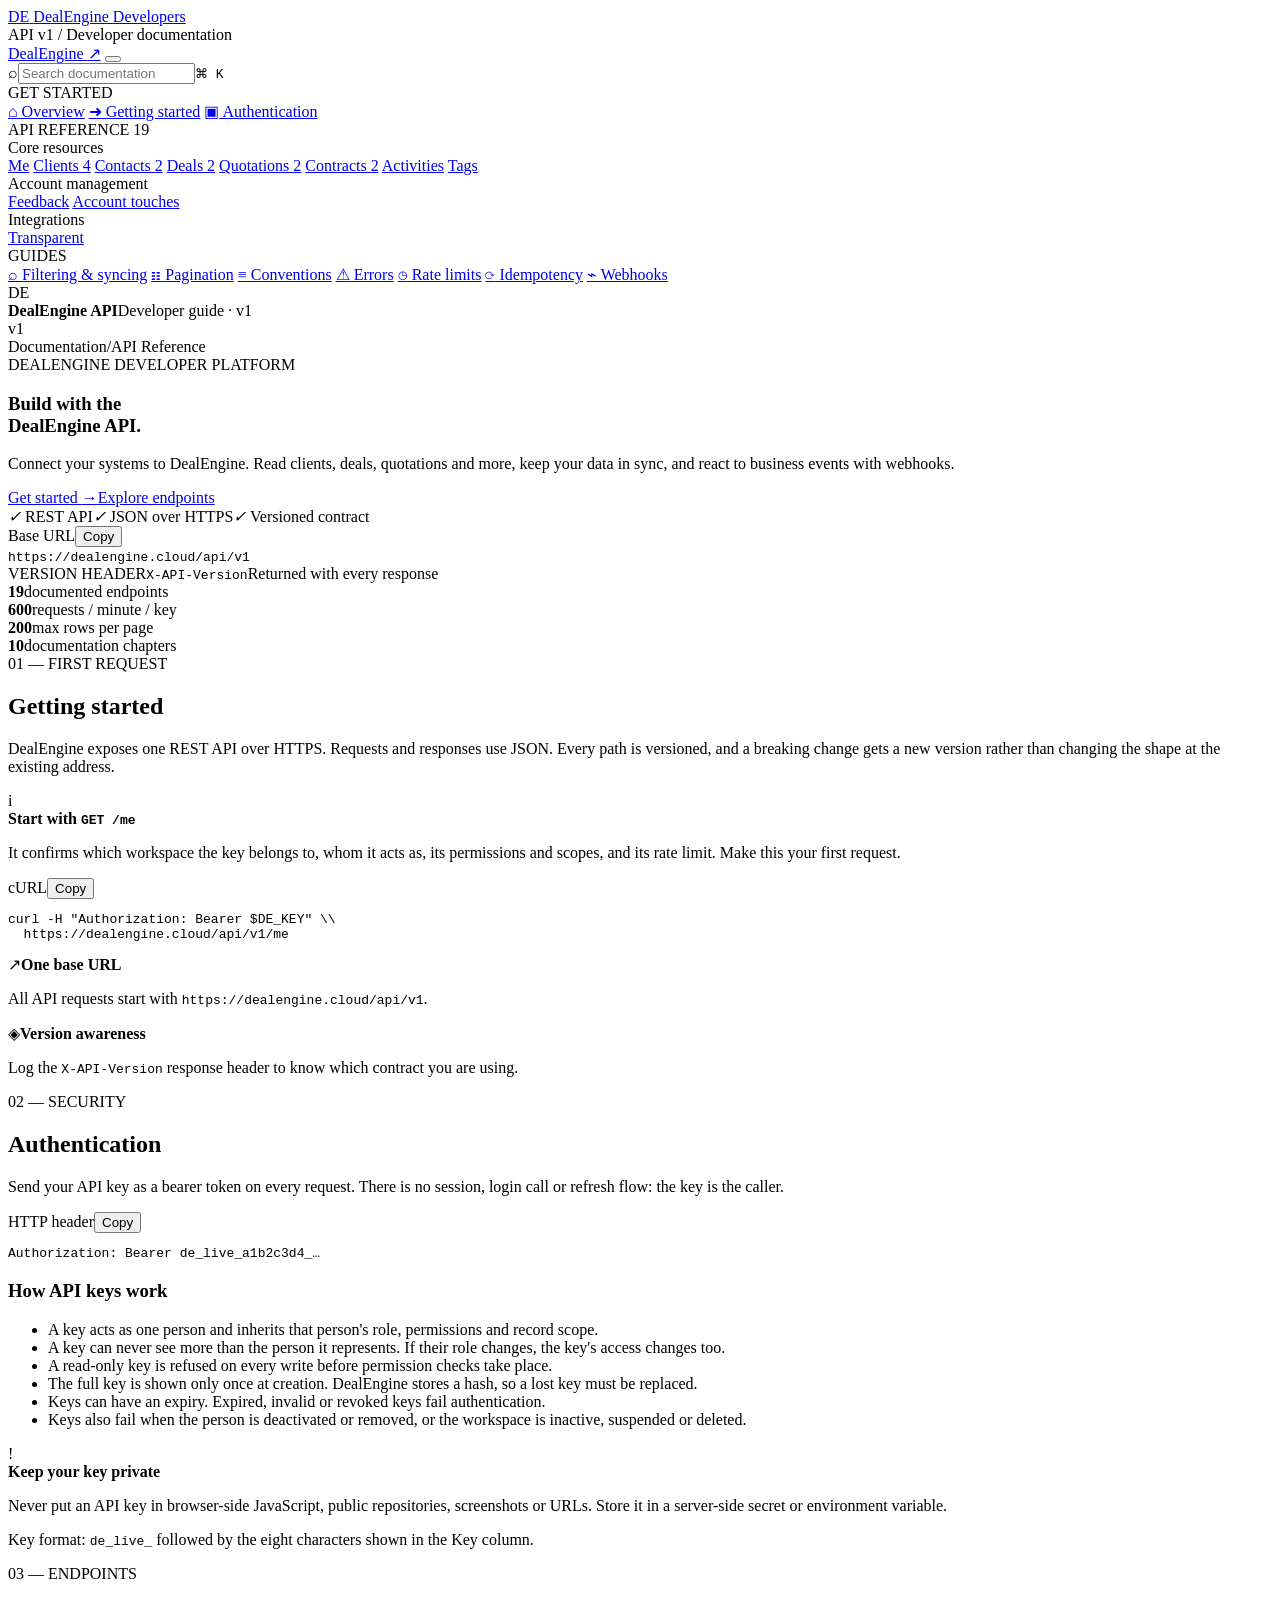
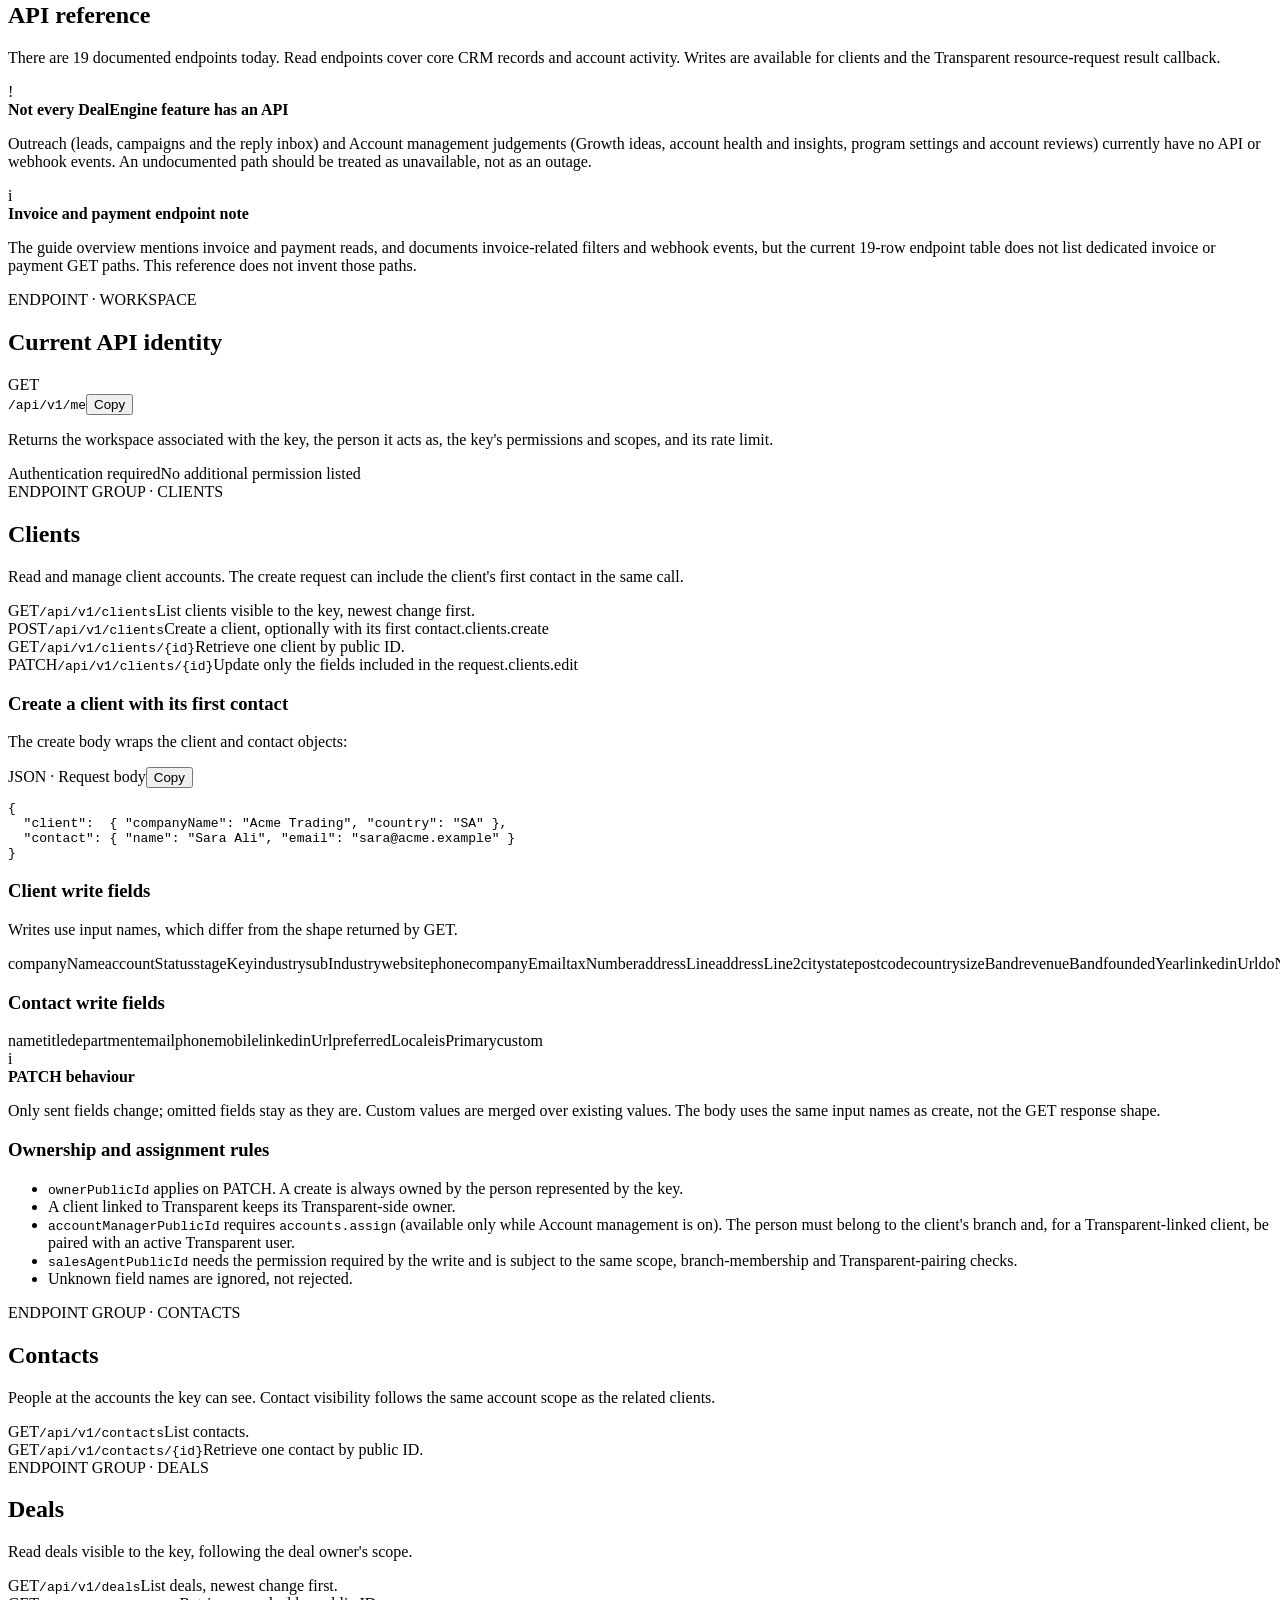
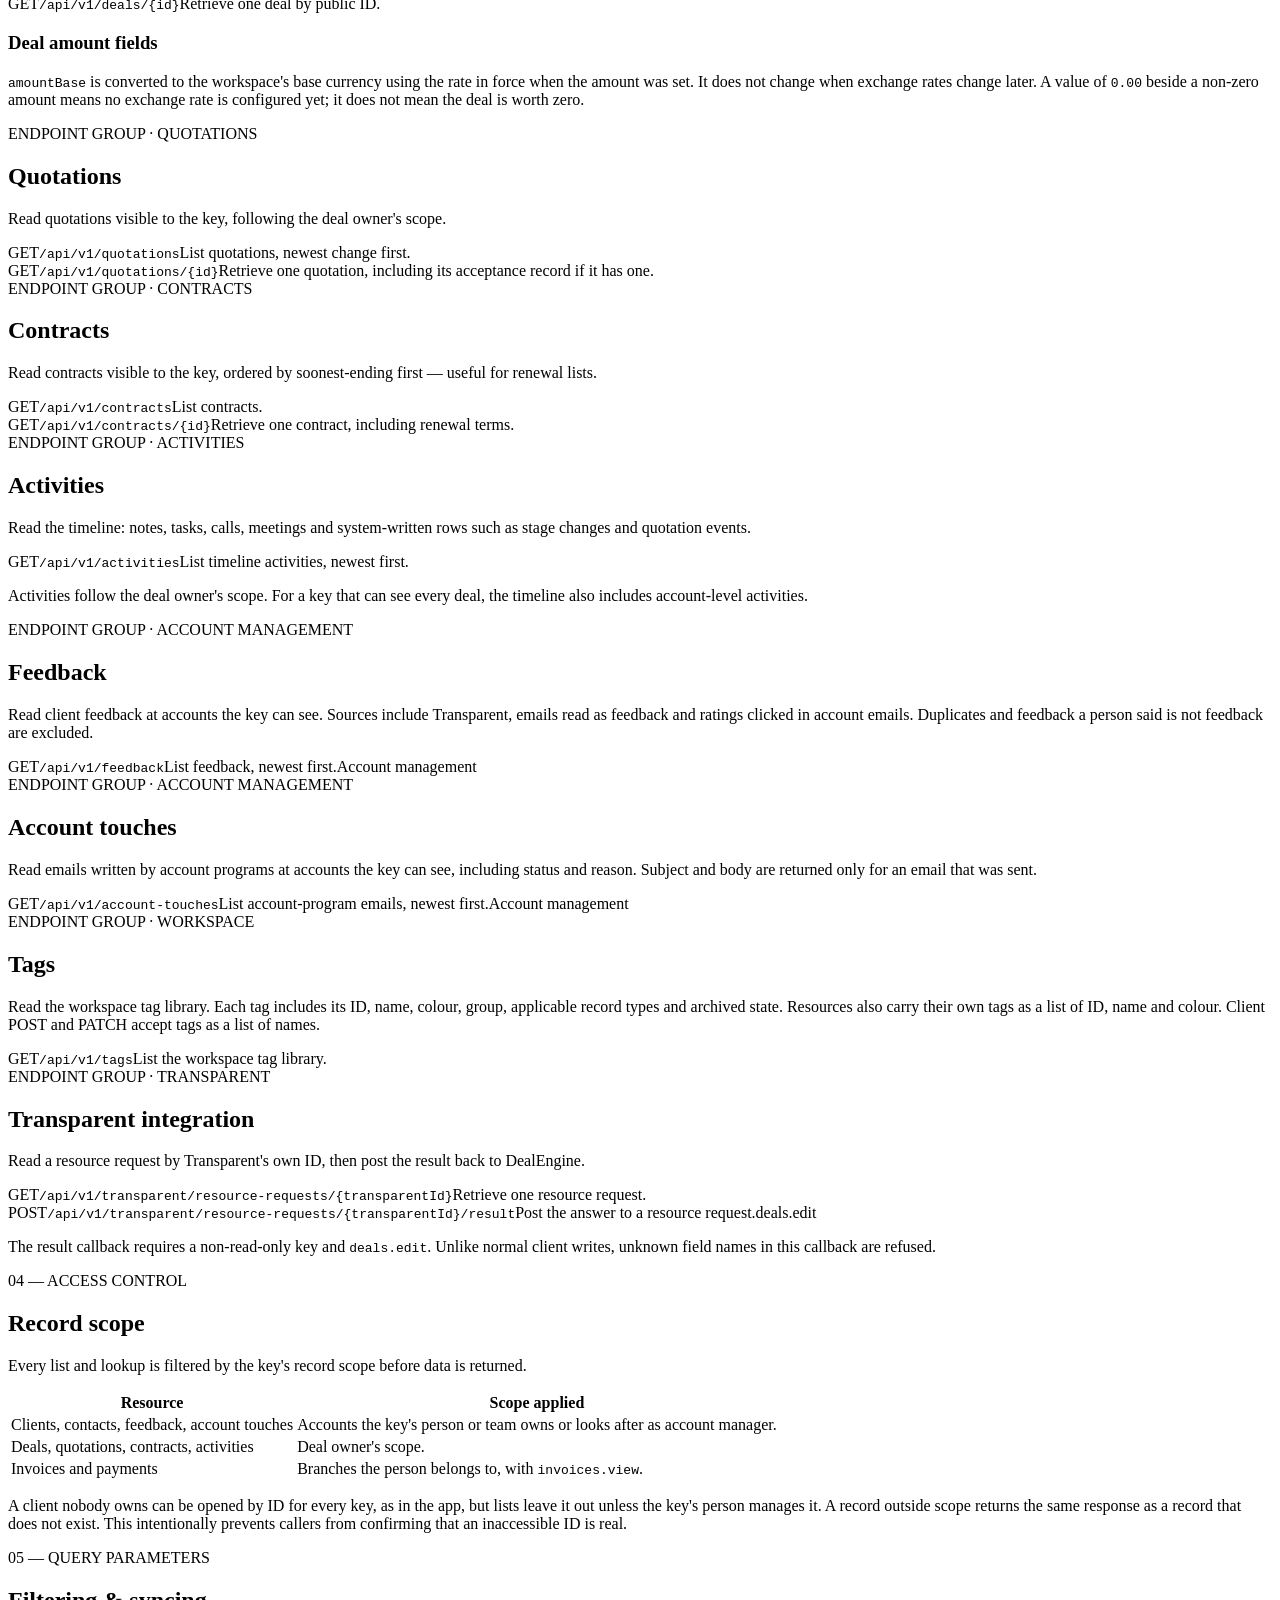
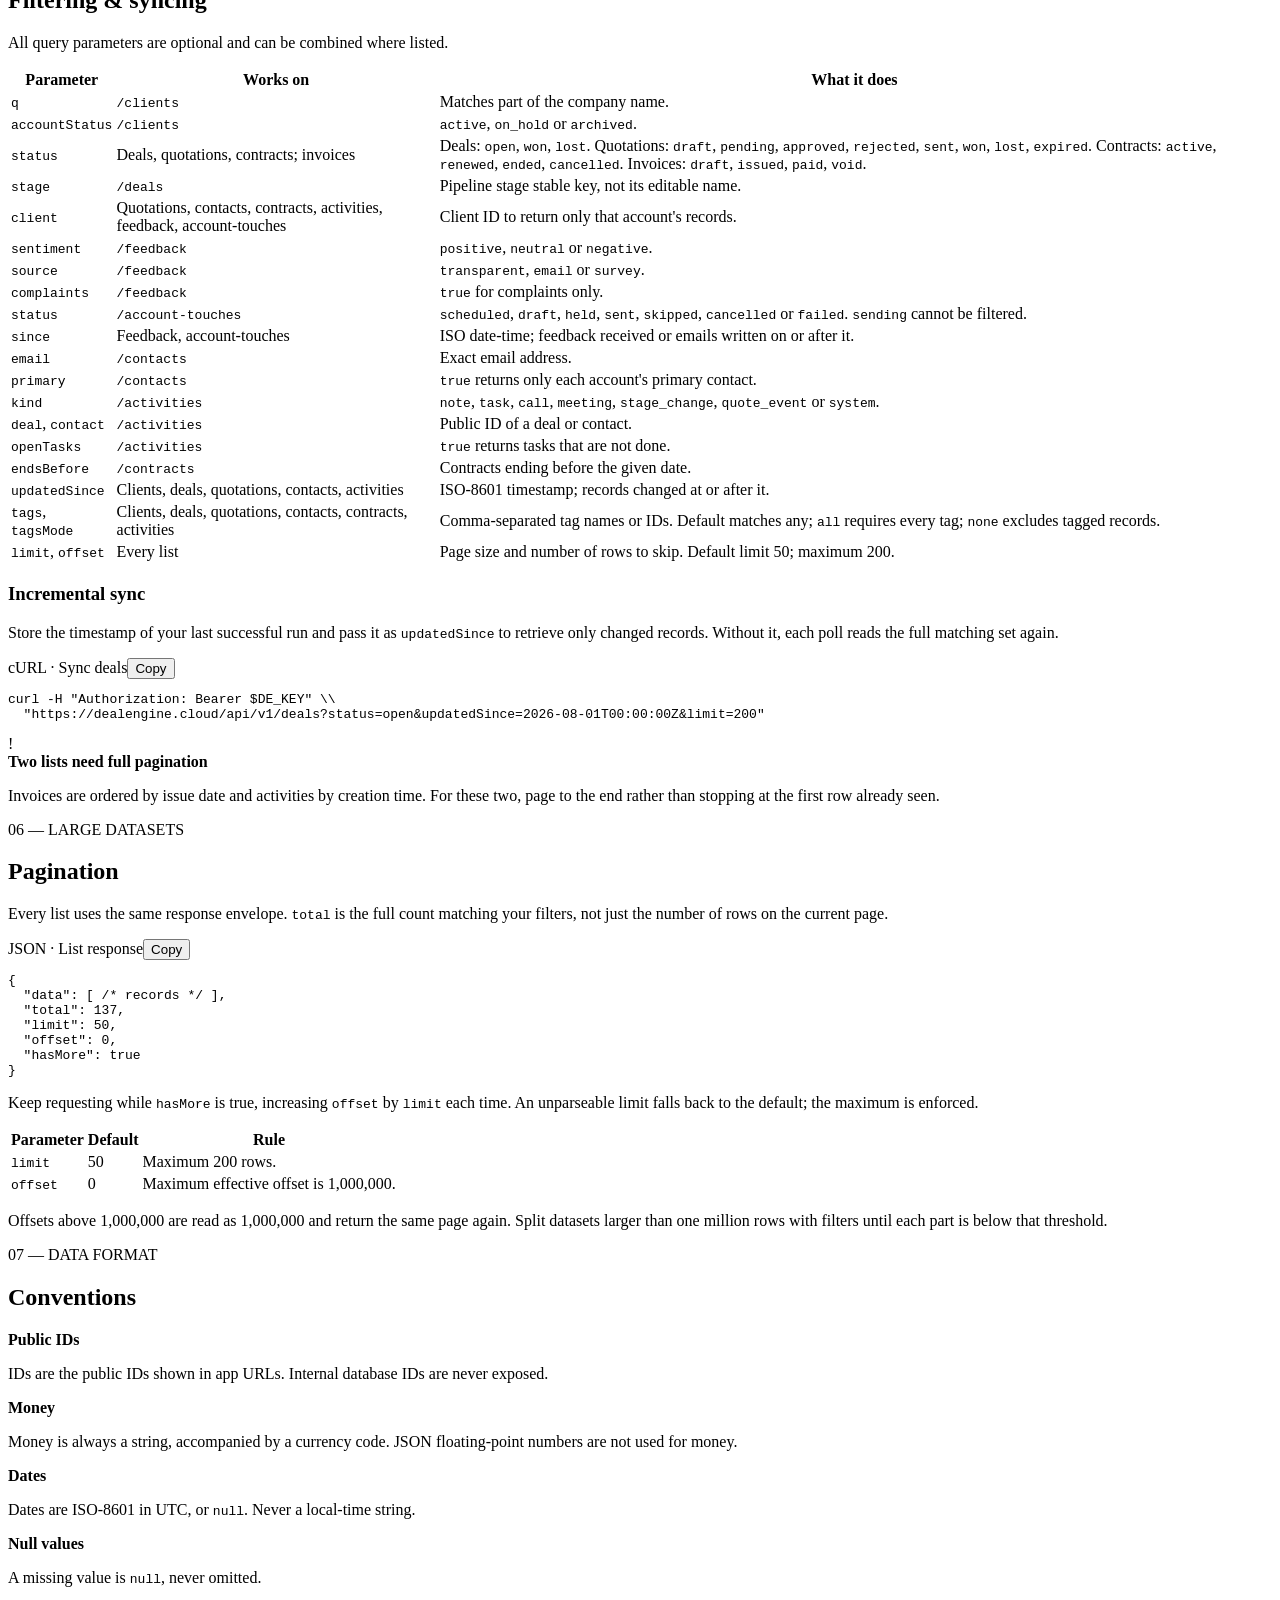
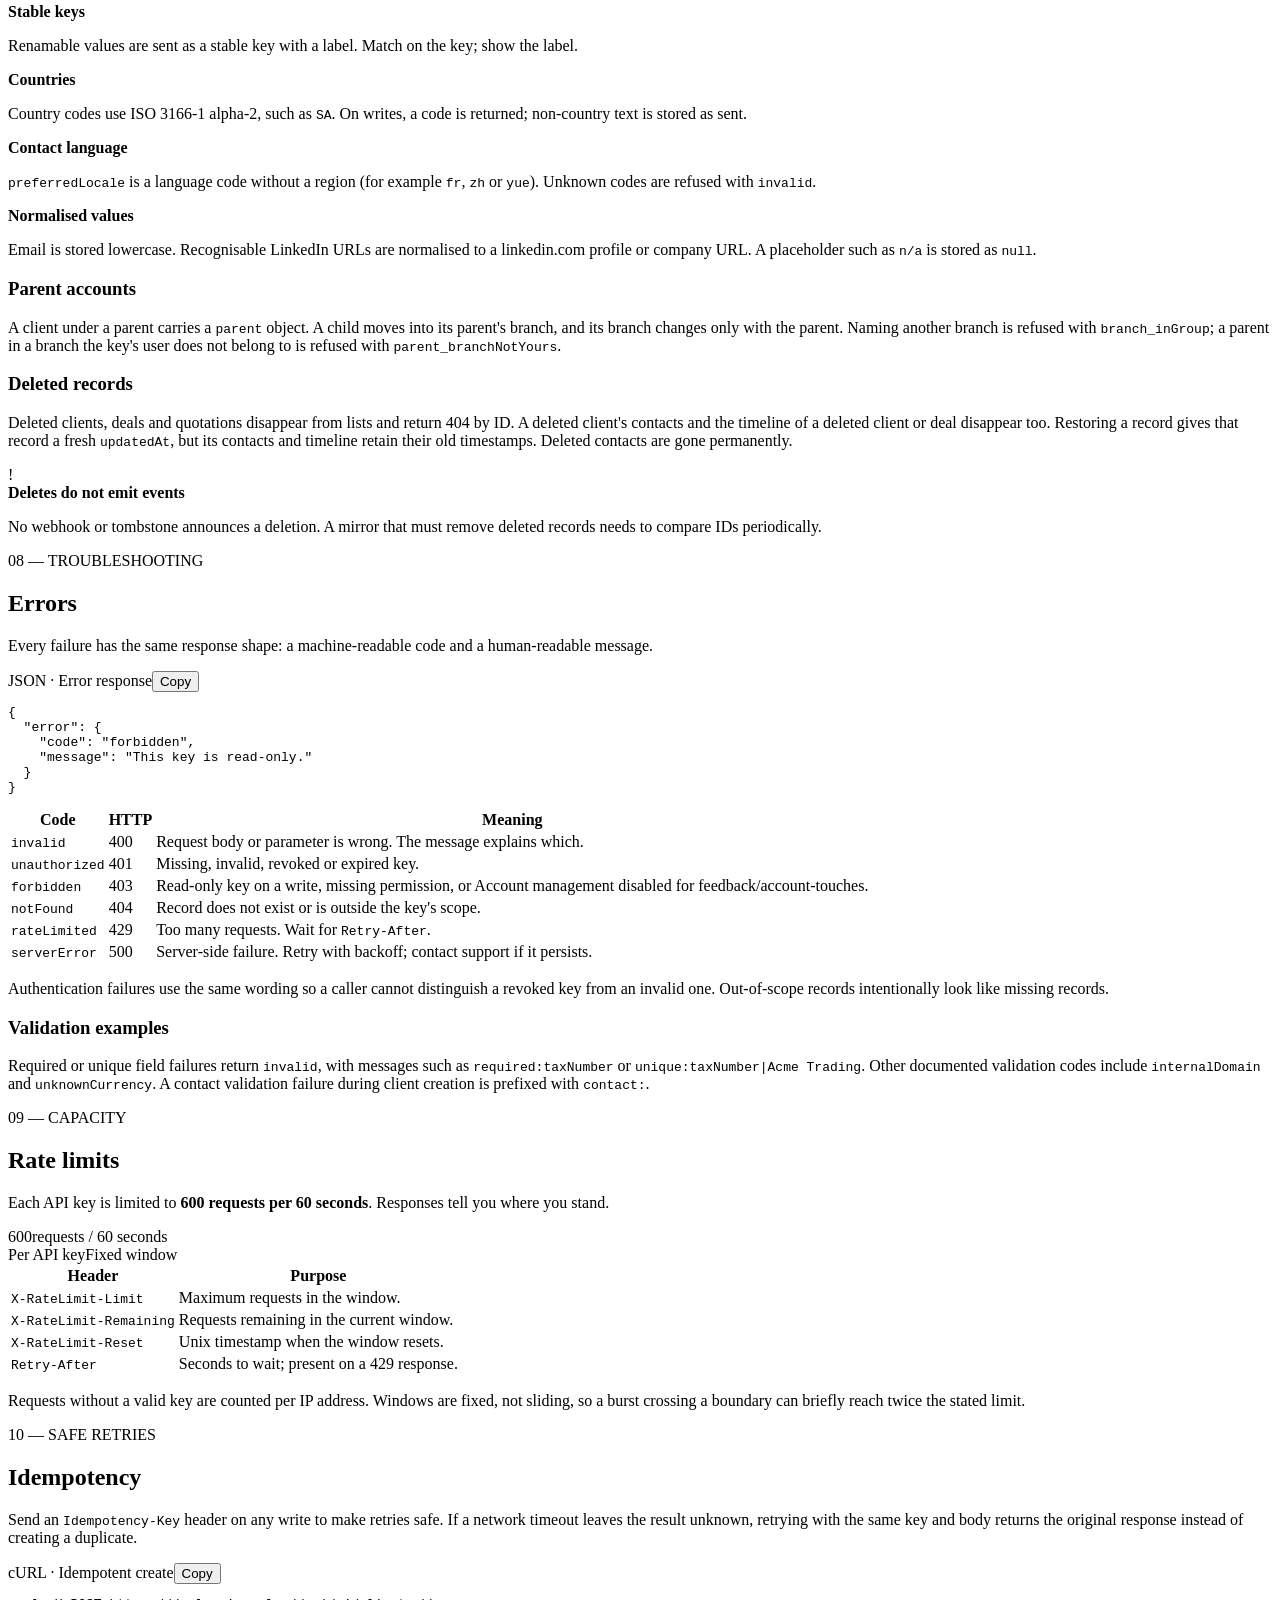
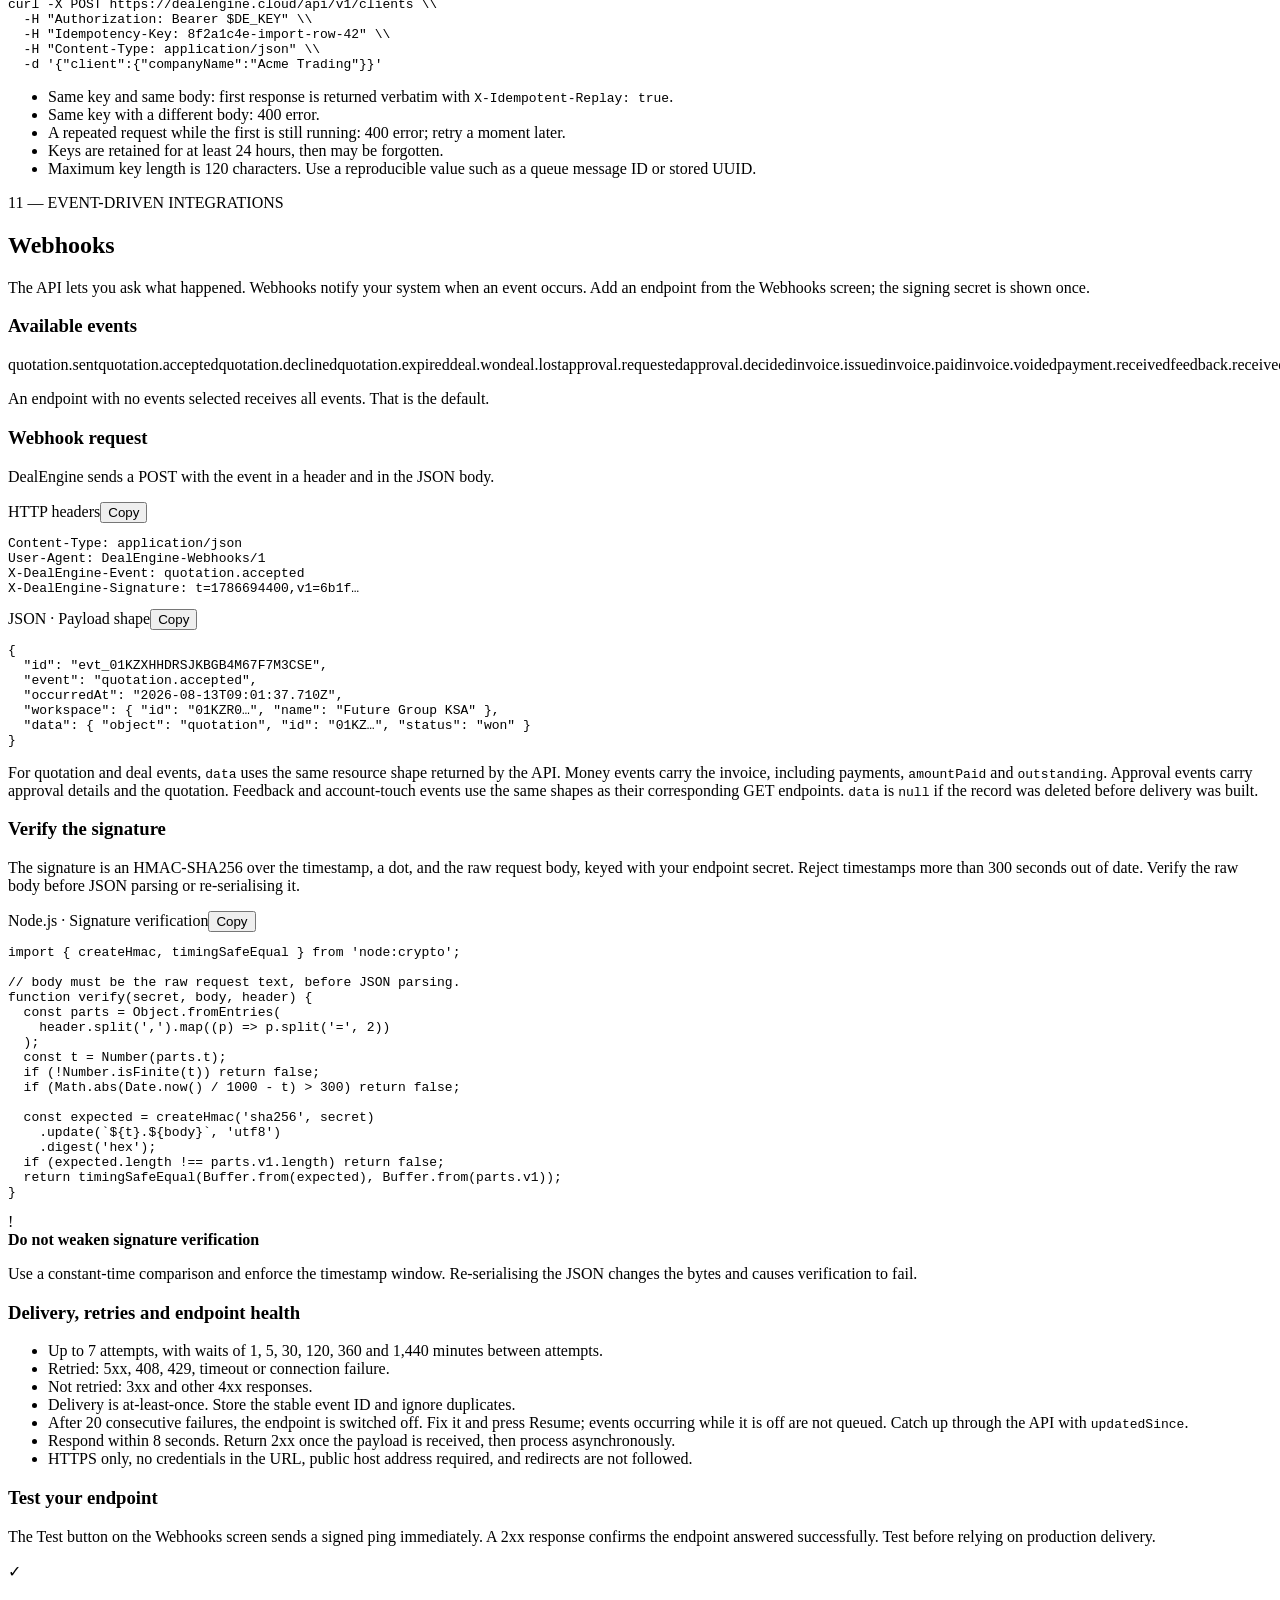
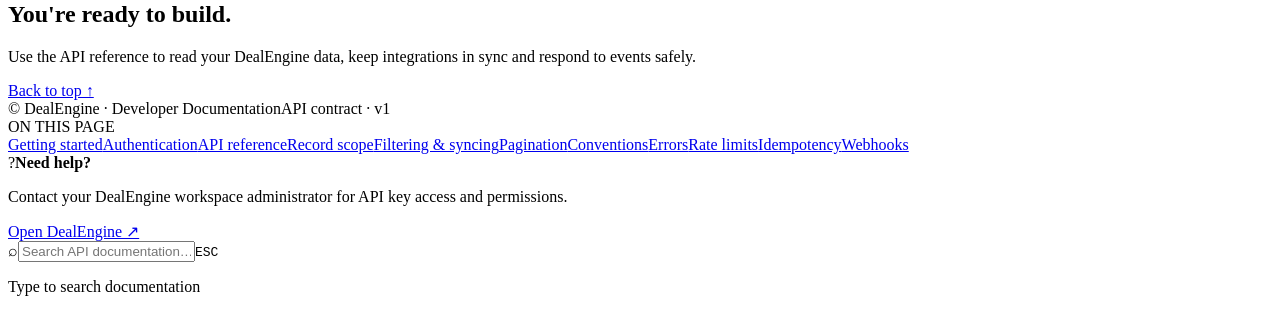
==== index.html @ 4b7f65ad "Add files via upload" ====
<!doctype html>
<html lang="en">
<head>
  <meta charset="utf-8" />
  <meta name="viewport" content="width=device-width, initial-scale=1" />
  <meta name="theme-color" content="#111827" />
  <meta name="description" content="Official DealEngine REST API developer documentation." />
  <title>DealEngine API — Developer Documentation</title>
  <link rel="stylesheet" href="assets/styles.css" />
</head>
<body>
  <div class="app-shell">
    <header class="topbar">
      <a class="brand" href="#overview" aria-label="DealEngine API home">
        <span class="brand-mark">DE</span>
        <span class="brand-name">DealEngine <span>Developers</span></span>
      </a>
      <div class="topbar-center"><span class="status-dot"></span> API v1 <span class="topbar-divider">/</span> Developer documentation</div>
      <div class="topbar-actions">
        <a class="top-link" href="https://dealengine.cloud" target="_blank" rel="noreferrer">DealEngine <span aria-hidden="true">↗</span></a>
        <button class="mobile-menu" id="mobileMenu" aria-label="Open navigation" aria-expanded="false"><span></span><span></span><span></span></button>
      </div>
    </header>

    <aside class="sidebar" id="sidebar">
      <div class="sidebar-search">
        <label class="searchbox" for="docSearch"><span class="search-icon">⌕</span><input id="docSearch" type="search" placeholder="Search documentation" autocomplete="off" /><kbd>⌘ K</kbd></label>
      </div>
      <nav class="side-nav" aria-label="Documentation navigation">
        <div class="nav-label">GET STARTED</div>
        <a class="nav-link active" href="#overview" data-search="overview introduction"><span class="nav-icon">⌂</span> Overview</a>
        <a class="nav-link" href="#getting-started" data-search="getting started base url first request"><span class="nav-icon">➜</span> Getting started</a>
        <a class="nav-link" href="#authentication" data-search="authentication bearer api key scopes permissions"><span class="nav-icon">▣</span> Authentication</a>

        <div class="nav-label nav-label-spaced">API REFERENCE <span class="nav-count">19</span></div>
        <div class="nav-group-title">Core resources</div>
        <a class="nav-link" href="#endpoint-me" data-search="me workspace key permissions scopes"><span class="method-dot get"></span> Me</a>
        <a class="nav-link" href="#endpoint-clients" data-search="clients create update get list"><span class="method-dot get"></span> Clients <span class="mini-count">4</span></a>
        <a class="nav-link" href="#endpoint-contacts" data-search="contacts people primary email"><span class="method-dot get"></span> Contacts <span class="mini-count">2</span></a>
        <a class="nav-link" href="#endpoint-deals" data-search="deals pipeline amount stage"><span class="method-dot get"></span> Deals <span class="mini-count">2</span></a>
        <a class="nav-link" href="#endpoint-quotations" data-search="quotations acceptance approval"><span class="method-dot get"></span> Quotations <span class="mini-count">2</span></a>
        <a class="nav-link" href="#endpoint-contracts" data-search="contracts renewal terms"><span class="method-dot get"></span> Contracts <span class="mini-count">2</span></a>
        <a class="nav-link" href="#endpoint-activities" data-search="activities notes tasks calls meetings timeline"><span class="method-dot get"></span> Activities</a>
        <a class="nav-link" href="#endpoint-tags" data-search="tags library colour group"><span class="method-dot get"></span> Tags</a>
        <div class="nav-group-title">Account management</div>
        <a class="nav-link" href="#endpoint-feedback" data-search="feedback transparent email survey complaints"><span class="method-dot get"></span> Feedback</a>
        <a class="nav-link" href="#endpoint-account-touches" data-search="account touches emails programs status"><span class="method-dot get"></span> Account touches</a>
        <div class="nav-group-title">Integrations</div>
        <a class="nav-link" href="#endpoint-transparent" data-search="transparent resource request result callback"><span class="method-dot post"></span> Transparent</a>

        <div class="nav-label nav-label-spaced">GUIDES</div>
        <a class="nav-link" href="#filtering" data-search="filtering syncing updatedSince tags status"><span class="nav-icon">⌕</span> Filtering & syncing</a>
        <a class="nav-link" href="#pagination" data-search="paging pagination limit offset hasMore"><span class="nav-icon">☷</span> Pagination</a>
        <a class="nav-link" href="#conventions" data-search="conventions dates utc money null public ids"><span class="nav-icon">≡</span> Conventions</a>
        <a class="nav-link" href="#errors" data-search="errors invalid unauthorized forbidden 404 429"><span class="nav-icon">⚠</span> Errors</a>
        <a class="nav-link" href="#rate-limits" data-search="rate limits 600 requests retry after"><span class="nav-icon">◷</span> Rate limits</a>
        <a class="nav-link" href="#idempotency" data-search="idempotency safe retries write"><span class="nav-icon">⟳</span> Idempotency</a>
        <a class="nav-link" href="#webhooks" data-search="webhooks events delivery signature hmac retries"><span class="nav-icon">⌁</span> Webhooks</a>
      </nav>
      <div class="sidebar-footer"><div class="sidebar-footer-mark">DE</div><div><strong>DealEngine API</strong><span>Developer guide · v1</span></div><span class="version-pill">v1</span></div>
    </aside>

    <main class="main-content" id="mainContent">
      <div class="content-grid">
        <article class="docs-content">
          <div class="breadcrumbs"><span>Documentation</span><span class="crumb-slash">/</span><span>API Reference</span></div>

          <section class="doc-section hero-section" id="overview" data-title="Overview">
            <div class="eyebrow"><span class="eyebrow-line"></span> DEALENGINE DEVELOPER PLATFORM</div>
            <h1>Build with the<br /><span>DealEngine API.</span></h1>
            <p class="hero-copy">Connect your systems to DealEngine. Read clients, deals, quotations and more, keep your data in sync, and react to business events with webhooks.</p>
            <div class="hero-actions"><a class="button button-primary" href="#getting-started">Get started <span>→</span></a><a class="button button-secondary" href="#endpoint-me">Explore endpoints</a></div>
            <div class="hero-meta"><span><i class="meta-check">✓</i> REST API</span><span><i class="meta-check">✓</i> JSON over HTTPS</span><span><i class="meta-check">✓</i> Versioned contract</span></div>
            <div class="hero-code-card">
              <div class="code-card-top"><span><i></i><i></i><i></i></span><span>Base URL</span><button class="copy-button" data-copy="https://dealengine.cloud/api/v1">Copy</button></div>
              <code>https://dealengine.cloud/api/v1</code>
              <div class="code-card-bottom"><span class="code-label">VERSION HEADER</span><code>X-API-Version</code><span class="code-note">Returned with every response</span></div>
            </div>
            <div class="stat-strip">
              <div><strong>19</strong><span>documented endpoints</span></div>
              <div><strong>600</strong><span>requests / minute / key</span></div>
              <div><strong>200</strong><span>max rows per page</span></div>
              <div><strong>10</strong><span>documentation chapters</span></div>
            </div>
          </section>

          <section class="doc-section" id="getting-started" data-title="Getting started">
            <div class="section-kicker">01 — FIRST REQUEST</div>
            <h2>Getting started</h2>
            <p>DealEngine exposes one REST API over HTTPS. Requests and responses use JSON. Every path is versioned, and a breaking change gets a new version rather than changing the shape at the existing address.</p>
            <div class="callout callout-info"><span class="callout-icon">i</span><div><strong>Start with <code>GET /me</code></strong><p>It confirms which workspace the key belongs to, whom it acts as, its permissions and scopes, and its rate limit. Make this your first request.</p></div></div>
            <div class="code-block"><div class="code-toolbar"><span>cURL</span><button class="copy-button" data-copy="curl -H &quot;Authorization: Bearer $DE_KEY&quot; \\\n  https://dealengine.cloud/api/v1/me">Copy</button></div><pre><code>curl -H "Authorization: Bearer $DE_KEY" \\
  https://dealengine.cloud/api/v1/me</code></pre></div>
            <div class="info-grid two-col">
              <div class="info-card"><span class="card-icon">↗</span><strong>One base URL</strong><p>All API requests start with <code>https://dealengine.cloud/api/v1</code>.</p></div>
              <div class="info-card"><span class="card-icon">◈</span><strong>Version awareness</strong><p>Log the <code>X-API-Version</code> response header to know which contract you are using.</p></div>
            </div>
          </section>

          <section class="doc-section" id="authentication" data-title="Authentication">
            <div class="section-kicker">02 — SECURITY</div>
            <h2>Authentication</h2>
            <p>Send your API key as a bearer token on every request. There is no session, login call or refresh flow: the key is the caller.</p>
            <div class="code-block"><div class="code-toolbar"><span>HTTP header</span><button class="copy-button" data-copy="Authorization: Bearer de_live_a1b2c3d4_…">Copy</button></div><pre><code>Authorization: Bearer de_live_a1b2c3d4_…</code></pre></div>
            <h3>How API keys work</h3>
            <ul class="check-list">
              <li>A key acts as one person and inherits that person's role, permissions and record scope.</li>
              <li>A key can never see more than the person it represents. If their role changes, the key's access changes too.</li>
              <li>A read-only key is refused on every write before permission checks take place.</li>
              <li>The full key is shown only once at creation. DealEngine stores a hash, so a lost key must be replaced.</li>
              <li>Keys can have an expiry. Expired, invalid or revoked keys fail authentication.</li>
              <li>Keys also fail when the person is deactivated or removed, or the workspace is inactive, suspended or deleted.</li>
            </ul>
            <div class="callout callout-warning"><span class="callout-icon">!</span><div><strong>Keep your key private</strong><p>Never put an API key in browser-side JavaScript, public repositories, screenshots or URLs. Store it in a server-side secret or environment variable.</p></div></div>
            <p class="small-note">Key format: <code>de_live_</code> followed by the eight characters shown in the Key column.</p>
          </section>

          <section class="doc-section" id="api-reference" data-title="API reference">
            <div class="section-kicker">03 — ENDPOINTS</div>
            <h2>API reference</h2>
            <p>There are 19 documented endpoints today. Read endpoints cover core CRM records and account activity. Writes are available for clients and the Transparent resource-request result callback.</p>
            <div class="callout callout-warning"><span class="callout-icon">!</span><div><strong>Not every DealEngine feature has an API</strong><p>Outreach (leads, campaigns and the reply inbox) and Account management judgements (Growth ideas, account health and insights, program settings and account reviews) currently have no API or webhook events. An undocumented path should be treated as unavailable, not as an outage.</p></div></div>
            <div class="callout callout-info"><span class="callout-icon">i</span><div><strong>Invoice and payment endpoint note</strong><p>The guide overview mentions invoice and payment reads, and documents invoice-related filters and webhook events, but the current 19-row endpoint table does not list dedicated invoice or payment GET paths. This reference does not invent those paths.</p></div></div>
          </section>

          <section class="doc-section endpoint-section" id="endpoint-me" data-title="GET /me">
            <div class="section-kicker">ENDPOINT · WORKSPACE</div><div class="endpoint-heading"><h2>Current API identity</h2><span class="method-badge method-get">GET</span></div>
            <div class="endpoint-path"><code>/api/v1/me</code><button class="copy-button" data-copy="GET https://dealengine.cloud/api/v1/me">Copy</button></div>
            <p>Returns the workspace associated with the key, the person it acts as, the key's permissions and scopes, and its rate limit.</p>
            <div class="endpoint-meta"><span>Authentication required</span><span>No additional permission listed</span></div>
          </section>

          <section class="doc-section endpoint-section" id="endpoint-clients" data-title="Clients">
            <div class="section-kicker">ENDPOINT GROUP · CLIENTS</div><h2>Clients</h2>
            <p>Read and manage client accounts. The create request can include the client's first contact in the same call.</p>
            <div class="endpoint-list">
              <div class="endpoint-row"><span class="method-badge method-get">GET</span><code>/api/v1/clients</code><span class="endpoint-desc">List clients visible to the key, newest change first.</span></div>
              <div class="endpoint-row"><span class="method-badge method-post">POST</span><code>/api/v1/clients</code><span class="endpoint-desc">Create a client, optionally with its first contact.</span><span class="permission">clients.create</span></div>
              <div class="endpoint-row"><span class="method-badge method-get">GET</span><code>/api/v1/clients/{id}</code><span class="endpoint-desc">Retrieve one client by public ID.</span></div>
              <div class="endpoint-row"><span class="method-badge method-patch">PATCH</span><code>/api/v1/clients/{id}</code><span class="endpoint-desc">Update only the fields included in the request.</span><span class="permission">clients.edit</span></div>
            </div>
            <h3>Create a client with its first contact</h3>
            <p>The create body wraps the client and contact objects:</p>
            <div class="code-block"><div class="code-toolbar"><span>JSON · Request body</span><button class="copy-button" data-copy="{\n  &quot;client&quot;: { &quot;companyName&quot;: &quot;Acme Trading&quot;, &quot;country&quot;: &quot;SA&quot; },\n  &quot;contact&quot;: { &quot;name&quot;: &quot;Sara Ali&quot;, &quot;email&quot;: &quot;sara@acme.example&quot; }\n}">Copy</button></div><pre><code>{
  "client":  { "companyName": "Acme Trading", "country": "SA" },
  "contact": { "name": "Sara Ali", "email": "sara@acme.example" }
}</code></pre></div>
            <h3>Client write fields</h3>
            <p>Writes use input names, which differ from the shape returned by GET.</p>
            <div class="field-cloud"><span>companyName</span><span>accountStatus</span><span>stageKey</span><span>industry</span><span>subIndustry</span><span>website</span><span>phone</span><span>companyEmail</span><span>taxNumber</span><span>addressLine</span><span>addressLine2</span><span>city</span><span>state</span><span>postcode</span><span>country</span><span>sizeBand</span><span>revenueBand</span><span>foundedYear</span><span>linkedinUrl</span><span>doNotContact</span><span>notes</span><span>ownerPublicId</span><span>accountManagerPublicId</span><span>salesAgentPublicId</span><span>parentPublicId</span><span>entityPublicId</span><span>defaultCurrency</span><span>defaultVatRate</span><span>defaultBreakdownSchemeKey</span><span>custom</span><span>tags</span></div>
            <h3>Contact write fields</h3>
            <div class="field-cloud"><span>name</span><span>title</span><span>department</span><span>email</span><span>phone</span><span>mobile</span><span>linkedinUrl</span><span>preferredLocale</span><span>isPrimary</span><span>custom</span></div>
            <div class="callout callout-info"><span class="callout-icon">i</span><div><strong>PATCH behaviour</strong><p>Only sent fields change; omitted fields stay as they are. Custom values are merged over existing values. The body uses the same input names as create, not the GET response shape.</p></div></div>
            <h3>Ownership and assignment rules</h3>
            <ul>
              <li><code>ownerPublicId</code> applies on PATCH. A create is always owned by the person represented by the key.</li>
              <li>A client linked to Transparent keeps its Transparent-side owner.</li>
              <li><code>accountManagerPublicId</code> requires <code>accounts.assign</code> (available only while Account management is on). The person must belong to the client's branch and, for a Transparent-linked client, be paired with an active Transparent user.</li>
              <li><code>salesAgentPublicId</code> needs the permission required by the write and is subject to the same scope, branch-membership and Transparent-pairing checks.</li>
              <li>Unknown field names are ignored, not rejected.</li>
            </ul>
          </section>

          <section class="doc-section endpoint-section" id="endpoint-contacts" data-title="Contacts">
            <div class="section-kicker">ENDPOINT GROUP · CONTACTS</div><h2>Contacts</h2><p>People at the accounts the key can see. Contact visibility follows the same account scope as the related clients.</p>
            <div class="endpoint-list"><div class="endpoint-row"><span class="method-badge method-get">GET</span><code>/api/v1/contacts</code><span class="endpoint-desc">List contacts.</span></div><div class="endpoint-row"><span class="method-badge method-get">GET</span><code>/api/v1/contacts/{id}</code><span class="endpoint-desc">Retrieve one contact by public ID.</span></div></div>
          </section>

          <section class="doc-section endpoint-section" id="endpoint-deals" data-title="Deals">
            <div class="section-kicker">ENDPOINT GROUP · DEALS</div><h2>Deals</h2><p>Read deals visible to the key, following the deal owner's scope.</p>
            <div class="endpoint-list"><div class="endpoint-row"><span class="method-badge method-get">GET</span><code>/api/v1/deals</code><span class="endpoint-desc">List deals, newest change first.</span></div><div class="endpoint-row"><span class="method-badge method-get">GET</span><code>/api/v1/deals/{id}</code><span class="endpoint-desc">Retrieve one deal by public ID.</span></div></div>
            <h3>Deal amount fields</h3><p><code>amountBase</code> is converted to the workspace's base currency using the rate in force when the amount was set. It does not change when exchange rates change later. A value of <code>0.00</code> beside a non-zero amount means no exchange rate is configured yet; it does not mean the deal is worth zero.</p>
          </section>

          <section class="doc-section endpoint-section" id="endpoint-quotations" data-title="Quotations">
            <div class="section-kicker">ENDPOINT GROUP · QUOTATIONS</div><h2>Quotations</h2><p>Read quotations visible to the key, following the deal owner's scope.</p>
            <div class="endpoint-list"><div class="endpoint-row"><span class="method-badge method-get">GET</span><code>/api/v1/quotations</code><span class="endpoint-desc">List quotations, newest change first.</span></div><div class="endpoint-row"><span class="method-badge method-get">GET</span><code>/api/v1/quotations/{id}</code><span class="endpoint-desc">Retrieve one quotation, including its acceptance record if it has one.</span></div></div>
          </section>

          <section class="doc-section endpoint-section" id="endpoint-contracts" data-title="Contracts">
            <div class="section-kicker">ENDPOINT GROUP · CONTRACTS</div><h2>Contracts</h2><p>Read contracts visible to the key, ordered by soonest-ending first — useful for renewal lists.</p>
            <div class="endpoint-list"><div class="endpoint-row"><span class="method-badge method-get">GET</span><code>/api/v1/contracts</code><span class="endpoint-desc">List contracts.</span></div><div class="endpoint-row"><span class="method-badge method-get">GET</span><code>/api/v1/contracts/{id}</code><span class="endpoint-desc">Retrieve one contract, including renewal terms.</span></div></div>
          </section>

          <section class="doc-section endpoint-section" id="endpoint-activities" data-title="Activities">
            <div class="section-kicker">ENDPOINT GROUP · ACTIVITIES</div><h2>Activities</h2><p>Read the timeline: notes, tasks, calls, meetings and system-written rows such as stage changes and quotation events.</p>
            <div class="endpoint-list"><div class="endpoint-row"><span class="method-badge method-get">GET</span><code>/api/v1/activities</code><span class="endpoint-desc">List timeline activities, newest first.</span></div></div>
            <p>Activities follow the deal owner's scope. For a key that can see every deal, the timeline also includes account-level activities.</p>
          </section>

          <section class="doc-section endpoint-section" id="endpoint-feedback" data-title="Feedback">
            <div class="section-kicker">ENDPOINT GROUP · ACCOUNT MANAGEMENT</div><h2>Feedback</h2><p>Read client feedback at accounts the key can see. Sources include Transparent, emails read as feedback and ratings clicked in account emails. Duplicates and feedback a person said is not feedback are excluded.</p>
            <div class="endpoint-list"><div class="endpoint-row"><span class="method-badge method-get">GET</span><code>/api/v1/feedback</code><span class="endpoint-desc">List feedback, newest first.</span><span class="permission">Account management</span></div></div>
          </section>

          <section class="doc-section endpoint-section" id="endpoint-account-touches" data-title="Account touches">
            <div class="section-kicker">ENDPOINT GROUP · ACCOUNT MANAGEMENT</div><h2>Account touches</h2><p>Read emails written by account programs at accounts the key can see, including status and reason. Subject and body are returned only for an email that was sent.</p>
            <div class="endpoint-list"><div class="endpoint-row"><span class="method-badge method-get">GET</span><code>/api/v1/account-touches</code><span class="endpoint-desc">List account-program emails, newest first.</span><span class="permission">Account management</span></div></div>
          </section>

          <section class="doc-section endpoint-section" id="endpoint-tags" data-title="Tags">
            <div class="section-kicker">ENDPOINT GROUP · WORKSPACE</div><h2>Tags</h2><p>Read the workspace tag library. Each tag includes its ID, name, colour, group, applicable record types and archived state. Resources also carry their own tags as a list of ID, name and colour. Client POST and PATCH accept tags as a list of names.</p>
            <div class="endpoint-list"><div class="endpoint-row"><span class="method-badge method-get">GET</span><code>/api/v1/tags</code><span class="endpoint-desc">List the workspace tag library.</span></div></div>
          </section>

          <section class="doc-section endpoint-section" id="endpoint-transparent" data-title="Transparent integration">
            <div class="section-kicker">ENDPOINT GROUP · TRANSPARENT</div><h2>Transparent integration</h2><p>Read a resource request by Transparent's own ID, then post the result back to DealEngine.</p>
            <div class="endpoint-list"><div class="endpoint-row"><span class="method-badge method-get">GET</span><code>/api/v1/transparent/resource-requests/{transparentId}</code><span class="endpoint-desc">Retrieve one resource request.</span></div><div class="endpoint-row"><span class="method-badge method-post">POST</span><code>/api/v1/transparent/resource-requests/{transparentId}/result</code><span class="endpoint-desc">Post the answer to a resource request.</span><span class="permission">deals.edit</span></div></div>
            <p>The result callback requires a non-read-only key and <code>deals.edit</code>. Unlike normal client writes, unknown field names in this callback are refused.</p>
          </section>

          <section class="doc-section" id="scope" data-title="Record scope">
            <div class="section-kicker">04 — ACCESS CONTROL</div><h2>Record scope</h2>
            <p>Every list and lookup is filtered by the key's record scope before data is returned.</p>
            <div class="table-wrap"><table><thead><tr><th>Resource</th><th>Scope applied</th></tr></thead><tbody>
              <tr><td>Clients, contacts, feedback, account touches</td><td>Accounts the key's person or team owns or looks after as account manager.</td></tr>
              <tr><td>Deals, quotations, contracts, activities</td><td>Deal owner's scope.</td></tr>
              <tr><td>Invoices and payments</td><td>Branches the person belongs to, with <code>invoices.view</code>.</td></tr>
            </tbody></table></div>
            <p>A client nobody owns can be opened by ID for every key, as in the app, but lists leave it out unless the key's person manages it. A record outside scope returns the same response as a record that does not exist. This intentionally prevents callers from confirming that an inaccessible ID is real.</p>
          </section>

          <section class="doc-section" id="filtering" data-title="Filtering and syncing">
            <div class="section-kicker">05 — QUERY PARAMETERS</div><h2>Filtering & syncing</h2><p>All query parameters are optional and can be combined where listed.</p>
            <div class="table-wrap"><table><thead><tr><th>Parameter</th><th>Works on</th><th>What it does</th></tr></thead><tbody>
              <tr><td><code>q</code></td><td><code>/clients</code></td><td>Matches part of the company name.</td></tr>
              <tr><td><code>accountStatus</code></td><td><code>/clients</code></td><td><code>active</code>, <code>on_hold</code> or <code>archived</code>.</td></tr>
              <tr><td><code>status</code></td><td>Deals, quotations, contracts; invoices</td><td>Deals: <code>open</code>, <code>won</code>, <code>lost</code>. Quotations: <code>draft</code>, <code>pending</code>, <code>approved</code>, <code>rejected</code>, <code>sent</code>, <code>won</code>, <code>lost</code>, <code>expired</code>. Contracts: <code>active</code>, <code>renewed</code>, <code>ended</code>, <code>cancelled</code>. Invoices: <code>draft</code>, <code>issued</code>, <code>paid</code>, <code>void</code>.</td></tr>
              <tr><td><code>stage</code></td><td><code>/deals</code></td><td>Pipeline stage stable key, not its editable name.</td></tr>
              <tr><td><code>client</code></td><td>Quotations, contacts, contracts, activities, feedback, account-touches</td><td>Client ID to return only that account's records.</td></tr>
              <tr><td><code>sentiment</code></td><td><code>/feedback</code></td><td><code>positive</code>, <code>neutral</code> or <code>negative</code>.</td></tr>
              <tr><td><code>source</code></td><td><code>/feedback</code></td><td><code>transparent</code>, <code>email</code> or <code>survey</code>.</td></tr>
              <tr><td><code>complaints</code></td><td><code>/feedback</code></td><td><code>true</code> for complaints only.</td></tr>
              <tr><td><code>status</code></td><td><code>/account-touches</code></td><td><code>scheduled</code>, <code>draft</code>, <code>held</code>, <code>sent</code>, <code>skipped</code>, <code>cancelled</code> or <code>failed</code>. <code>sending</code> cannot be filtered.</td></tr>
              <tr><td><code>since</code></td><td>Feedback, account-touches</td><td>ISO date-time; feedback received or emails written on or after it.</td></tr>
              <tr><td><code>email</code></td><td><code>/contacts</code></td><td>Exact email address.</td></tr>
              <tr><td><code>primary</code></td><td><code>/contacts</code></td><td><code>true</code> returns only each account's primary contact.</td></tr>
              <tr><td><code>kind</code></td><td><code>/activities</code></td><td><code>note</code>, <code>task</code>, <code>call</code>, <code>meeting</code>, <code>stage_change</code>, <code>quote_event</code> or <code>system</code>.</td></tr>
              <tr><td><code>deal</code>, <code>contact</code></td><td><code>/activities</code></td><td>Public ID of a deal or contact.</td></tr>
              <tr><td><code>openTasks</code></td><td><code>/activities</code></td><td><code>true</code> returns tasks that are not done.</td></tr>
              <tr><td><code>endsBefore</code></td><td><code>/contracts</code></td><td>Contracts ending before the given date.</td></tr>
              <tr><td><code>updatedSince</code></td><td>Clients, deals, quotations, contacts, activities</td><td>ISO-8601 timestamp; records changed at or after it.</td></tr>
              <tr><td><code>tags</code>, <code>tagsMode</code></td><td>Clients, deals, quotations, contacts, contracts, activities</td><td>Comma-separated tag names or IDs. Default matches any; <code>all</code> requires every tag; <code>none</code> excludes tagged records.</td></tr>
              <tr><td><code>limit</code>, <code>offset</code></td><td>Every list</td><td>Page size and number of rows to skip. Default limit 50; maximum 200.</td></tr>
            </tbody></table></div>
            <h3>Incremental sync</h3><p>Store the timestamp of your last successful run and pass it as <code>updatedSince</code> to retrieve only changed records. Without it, each poll reads the full matching set again.</p>
            <div class="code-block"><div class="code-toolbar"><span>cURL · Sync deals</span><button class="copy-button" data-copy="curl -H &quot;Authorization: Bearer $DE_KEY&quot; \\\n  &quot;https://dealengine.cloud/api/v1/deals?status=open&amp;updatedSince=2026-08-01T00:00:00Z&amp;limit=200&quot;">Copy</button></div><pre><code>curl -H "Authorization: Bearer $DE_KEY" \\
  "https://dealengine.cloud/api/v1/deals?status=open&amp;updatedSince=2026-08-01T00:00:00Z&amp;limit=200"</code></pre></div>
            <div class="callout callout-warning"><span class="callout-icon">!</span><div><strong>Two lists need full pagination</strong><p>Invoices are ordered by issue date and activities by creation time. For these two, page to the end rather than stopping at the first row already seen.</p></div></div>
          </section>

          <section class="doc-section" id="pagination" data-title="Pagination">
            <div class="section-kicker">06 — LARGE DATASETS</div><h2>Pagination</h2><p>Every list uses the same response envelope. <code>total</code> is the full count matching your filters, not just the number of rows on the current page.</p>
            <div class="code-block"><div class="code-toolbar"><span>JSON · List response</span><button class="copy-button" data-copy="{\n  &quot;data&quot;: [],\n  &quot;total&quot;: 137,\n  &quot;limit&quot;: 50,\n  &quot;offset&quot;: 0,\n  &quot;hasMore&quot;: true\n}">Copy</button></div><pre><code>{
  "data": [ /* records */ ],
  "total": 137,
  "limit": 50,
  "offset": 0,
  "hasMore": true
}</code></pre></div>
            <p>Keep requesting while <code>hasMore</code> is true, increasing <code>offset</code> by <code>limit</code> each time. An unparseable limit falls back to the default; the maximum is enforced.</p>
            <div class="table-wrap"><table><thead><tr><th>Parameter</th><th>Default</th><th>Rule</th></tr></thead><tbody><tr><td><code>limit</code></td><td>50</td><td>Maximum 200 rows.</td></tr><tr><td><code>offset</code></td><td>0</td><td>Maximum effective offset is 1,000,000.</td></tr></tbody></table></div>
            <p>Offsets above 1,000,000 are read as 1,000,000 and return the same page again. Split datasets larger than one million rows with filters until each part is below that threshold.</p>
          </section>

          <section class="doc-section" id="conventions" data-title="Conventions">
            <div class="section-kicker">07 — DATA FORMAT</div><h2>Conventions</h2>
            <div class="convention-list">
              <div><strong>Public IDs</strong><p>IDs are the public IDs shown in app URLs. Internal database IDs are never exposed.</p></div>
              <div><strong>Money</strong><p>Money is always a string, accompanied by a currency code. JSON floating-point numbers are not used for money.</p></div>
              <div><strong>Dates</strong><p>Dates are ISO-8601 in UTC, or <code>null</code>. Never a local-time string.</p></div>
              <div><strong>Null values</strong><p>A missing value is <code>null</code>, never omitted.</p></div>
              <div><strong>Stable keys</strong><p>Renamable values are sent as a stable key with a label. Match on the key; show the label.</p></div>
              <div><strong>Countries</strong><p>Country codes use ISO 3166-1 alpha-2, such as <code>SA</code>. On writes, a code is returned; non-country text is stored as sent.</p></div>
              <div><strong>Contact language</strong><p><code>preferredLocale</code> is a language code without a region (for example <code>fr</code>, <code>zh</code> or <code>yue</code>). Unknown codes are refused with <code>invalid</code>.</p></div>
              <div><strong>Normalised values</strong><p>Email is stored lowercase. Recognisable LinkedIn URLs are normalised to a linkedin.com profile or company URL. A placeholder such as <code>n/a</code> is stored as <code>null</code>.</p></div>
            </div>
            <h3>Parent accounts</h3><p>A client under a parent carries a <code>parent</code> object. A child moves into its parent's branch, and its branch changes only with the parent. Naming another branch is refused with <code>branch_inGroup</code>; a parent in a branch the key's user does not belong to is refused with <code>parent_branchNotYours</code>.</p>
            <h3>Deleted records</h3><p>Deleted clients, deals and quotations disappear from lists and return 404 by ID. A deleted client's contacts and the timeline of a deleted client or deal disappear too. Restoring a record gives that record a fresh <code>updatedAt</code>, but its contacts and timeline retain their old timestamps. Deleted contacts are gone permanently.</p>
            <div class="callout callout-warning"><span class="callout-icon">!</span><div><strong>Deletes do not emit events</strong><p>No webhook or tombstone announces a deletion. A mirror that must remove deleted records needs to compare IDs periodically.</p></div></div>
          </section>

          <section class="doc-section" id="errors" data-title="Errors">
            <div class="section-kicker">08 — TROUBLESHOOTING</div><h2>Errors</h2><p>Every failure has the same response shape: a machine-readable code and a human-readable message.</p>
            <div class="code-block"><div class="code-toolbar"><span>JSON · Error response</span><button class="copy-button" data-copy="{ &quot;error&quot;: { &quot;code&quot;: &quot;forbidden&quot;, &quot;message&quot;: &quot;This key is read-only.&quot; } }">Copy</button></div><pre><code>{
  "error": {
    "code": "forbidden",
    "message": "This key is read-only."
  }
}</code></pre></div>
            <div class="table-wrap"><table><thead><tr><th>Code</th><th>HTTP</th><th>Meaning</th></tr></thead><tbody>
              <tr><td><code>invalid</code></td><td><span class="http-code">400</span></td><td>Request body or parameter is wrong. The message explains which.</td></tr>
              <tr><td><code>unauthorized</code></td><td><span class="http-code">401</span></td><td>Missing, invalid, revoked or expired key.</td></tr>
              <tr><td><code>forbidden</code></td><td><span class="http-code">403</span></td><td>Read-only key on a write, missing permission, or Account management disabled for feedback/account-touches.</td></tr>
              <tr><td><code>notFound</code></td><td><span class="http-code">404</span></td><td>Record does not exist or is outside the key's scope.</td></tr>
              <tr><td><code>rateLimited</code></td><td><span class="http-code">429</span></td><td>Too many requests. Wait for <code>Retry-After</code>.</td></tr>
              <tr><td><code>serverError</code></td><td><span class="http-code">500</span></td><td>Server-side failure. Retry with backoff; contact support if it persists.</td></tr>
            </tbody></table></div>
            <p>Authentication failures use the same wording so a caller cannot distinguish a revoked key from an invalid one. Out-of-scope records intentionally look like missing records.</p>
            <h3>Validation examples</h3><p>Required or unique field failures return <code>invalid</code>, with messages such as <code>required:taxNumber</code> or <code>unique:taxNumber|Acme Trading</code>. Other documented validation codes include <code>internalDomain</code> and <code>unknownCurrency</code>. A contact validation failure during client creation is prefixed with <code>contact:</code>.</p>
          </section>

          <section class="doc-section" id="rate-limits" data-title="Rate limits">
            <div class="section-kicker">09 — CAPACITY</div><h2>Rate limits</h2><p>Each API key is limited to <strong>600 requests per 60 seconds</strong>. Responses tell you where you stand.</p>
            <div class="rate-card"><div><span class="rate-number">600</span><span class="rate-unit">requests / 60 seconds</span></div><div class="rate-bar"><span></span></div><div class="rate-foot"><span>Per API key</span><span>Fixed window</span></div></div>
            <div class="table-wrap"><table><thead><tr><th>Header</th><th>Purpose</th></tr></thead><tbody><tr><td><code>X-RateLimit-Limit</code></td><td>Maximum requests in the window.</td></tr><tr><td><code>X-RateLimit-Remaining</code></td><td>Requests remaining in the current window.</td></tr><tr><td><code>X-RateLimit-Reset</code></td><td>Unix timestamp when the window resets.</td></tr><tr><td><code>Retry-After</code></td><td>Seconds to wait; present on a 429 response.</td></tr></tbody></table></div>
            <p>Requests without a valid key are counted per IP address. Windows are fixed, not sliding, so a burst crossing a boundary can briefly reach twice the stated limit.</p>
          </section>

          <section class="doc-section" id="idempotency" data-title="Idempotency">
            <div class="section-kicker">10 — SAFE RETRIES</div><h2>Idempotency</h2><p>Send an <code>Idempotency-Key</code> header on any write to make retries safe. If a network timeout leaves the result unknown, retrying with the same key and body returns the original response instead of creating a duplicate.</p>
            <div class="code-block"><div class="code-toolbar"><span>cURL · Idempotent create</span><button class="copy-button" data-copy="curl -X POST https://dealengine.cloud/api/v1/clients \\\n  -H &quot;Authorization: Bearer $DE_KEY&quot; \\\n  -H &quot;Idempotency-Key: 8f2a1c4e-import-row-42&quot; \\\n  -H &quot;Content-Type: application/json&quot; \\\n  -d '{&quot;client&quot;:{&quot;companyName&quot;:&quot;Acme Trading&quot;}}'">Copy</button></div><pre><code>curl -X POST https://dealengine.cloud/api/v1/clients \\
  -H "Authorization: Bearer $DE_KEY" \\
  -H "Idempotency-Key: 8f2a1c4e-import-row-42" \\
  -H "Content-Type: application/json" \\
  -d '{"client":{"companyName":"Acme Trading"}}'</code></pre></div>
            <ul><li>Same key and same body: first response is returned verbatim with <code>X-Idempotent-Replay: true</code>.</li><li>Same key with a different body: 400 error.</li><li>A repeated request while the first is still running: 400 error; retry a moment later.</li><li>Keys are retained for at least 24 hours, then may be forgotten.</li><li>Maximum key length is 120 characters. Use a reproducible value such as a queue message ID or stored UUID.</li></ul>
          </section>

          <section class="doc-section" id="webhooks" data-title="Webhooks">
            <div class="section-kicker">11 — EVENT-DRIVEN INTEGRATIONS</div><h2>Webhooks</h2><p>The API lets you ask what happened. Webhooks notify your system when an event occurs. Add an endpoint from the Webhooks screen; the signing secret is shown once.</p>
            <h3>Available events</h3>
            <div class="event-grid"><span>quotation.sent</span><span>quotation.accepted</span><span>quotation.declined</span><span>quotation.expired</span><span>deal.won</span><span>deal.lost</span><span>approval.requested</span><span>approval.decided</span><span>invoice.issued</span><span>invoice.paid</span><span>invoice.voided</span><span>payment.received</span><span>feedback.received</span><span>touch.sent</span><span>tags.changed</span></div>
            <p>An endpoint with no events selected receives all events. That is the default.</p>
            <h3>Webhook request</h3>
            <p>DealEngine sends a POST with the event in a header and in the JSON body.</p>
            <div class="code-block"><div class="code-toolbar"><span>HTTP headers</span><button class="copy-button" data-copy="Content-Type: application/json\nUser-Agent: DealEngine-Webhooks/1\nX-DealEngine-Event: quotation.accepted\nX-DealEngine-Signature: t=1786694400,v1=6b1f…">Copy</button></div><pre><code>Content-Type: application/json
User-Agent: DealEngine-Webhooks/1
X-DealEngine-Event: quotation.accepted
X-DealEngine-Signature: t=1786694400,v1=6b1f…</code></pre></div>
            <div class="code-block"><div class="code-toolbar"><span>JSON · Payload shape</span><button class="copy-button" data-copy="{\n  &quot;id&quot;: &quot;evt_01KZXHHDRSJKBGB4M67F7M3CSE&quot;,\n  &quot;event&quot;: &quot;quotation.accepted&quot;,\n  &quot;occurredAt&quot;: &quot;2026-08-13T09:01:37.710Z&quot;,\n  &quot;workspace&quot;: { &quot;id&quot;: &quot;01KZR0…&quot;, &quot;name&quot;: &quot;Future Group KSA&quot; },\n  &quot;data&quot;: { &quot;object&quot;: &quot;quotation&quot;, &quot;id&quot;: &quot;01KZ…&quot;, &quot;status&quot;: &quot;won&quot; }\n}">Copy</button></div><pre><code>{
  "id": "evt_01KZXHHDRSJKBGB4M67F7M3CSE",
  "event": "quotation.accepted",
  "occurredAt": "2026-08-13T09:01:37.710Z",
  "workspace": { "id": "01KZR0…", "name": "Future Group KSA" },
  "data": { "object": "quotation", "id": "01KZ…", "status": "won" }
}</code></pre></div>
            <p>For quotation and deal events, <code>data</code> uses the same resource shape returned by the API. Money events carry the invoice, including payments, <code>amountPaid</code> and <code>outstanding</code>. Approval events carry approval details and the quotation. Feedback and account-touch events use the same shapes as their corresponding GET endpoints. <code>data</code> is <code>null</code> if the record was deleted before delivery was built.</p>
            <h3>Verify the signature</h3><p>The signature is an HMAC-SHA256 over the timestamp, a dot, and the raw request body, keyed with your endpoint secret. Reject timestamps more than 300 seconds out of date. Verify the raw body before JSON parsing or re-serialising it.</p>
            <div class="code-block"><div class="code-toolbar"><span>Node.js · Signature verification</span><button class="copy-button" data-copy="import { createHmac, timingSafeEqual } from 'node:crypto';\n\nfunction verify(secret, body, header) {\n  const parts = Object.fromEntries(\n    header.split(',').map((p) => p.split('=', 2))\n  );\n  const t = Number(parts.t);\n  if (!Number.isFinite(t)) return false;\n  if (Math.abs(Date.now() / 1000 - t) > 300) return false;\n\n  const expected = createHmac('sha256', secret)\n    .update(`${t}.${body}`, 'utf8')\n    .digest('hex');\n  if (expected.length !== parts.v1.length) return false;\n  return timingSafeEqual(Buffer.from(expected), Buffer.from(parts.v1));\n}">Copy</button></div><pre><code>import { createHmac, timingSafeEqual } from 'node:crypto';

// body must be the raw request text, before JSON parsing.
function verify(secret, body, header) {
  const parts = Object.fromEntries(
    header.split(',').map((p) => p.split('=', 2))
  );
  const t = Number(parts.t);
  if (!Number.isFinite(t)) return false;
  if (Math.abs(Date.now() / 1000 - t) > 300) return false;

  const expected = createHmac('sha256', secret)
    .update(`${t}.${body}`, 'utf8')
    .digest('hex');
  if (expected.length !== parts.v1.length) return false;
  return timingSafeEqual(Buffer.from(expected), Buffer.from(parts.v1));
}</code></pre></div>
            <div class="callout callout-danger"><span class="callout-icon">!</span><div><strong>Do not weaken signature verification</strong><p>Use a constant-time comparison and enforce the timestamp window. Re-serialising the JSON changes the bytes and causes verification to fail.</p></div></div>
            <h3>Delivery, retries and endpoint health</h3>
            <ul><li>Up to 7 attempts, with waits of 1, 5, 30, 120, 360 and 1,440 minutes between attempts.</li><li>Retried: 5xx, 408, 429, timeout or connection failure.</li><li>Not retried: 3xx and other 4xx responses.</li><li>Delivery is at-least-once. Store the stable event ID and ignore duplicates.</li><li>After 20 consecutive failures, the endpoint is switched off. Fix it and press Resume; events occurring while it is off are not queued. Catch up through the API with <code>updatedSince</code>.</li><li>Respond within 8 seconds. Return 2xx once the payload is received, then process asynchronously.</li><li>HTTPS only, no credentials in the URL, public host address required, and redirects are not followed.</li></ul>
            <h3>Test your endpoint</h3><p>The Test button on the Webhooks screen sends a signed ping immediately. A 2xx response confirms the endpoint answered successfully. Test before relying on production delivery.</p>
          </section>

          <div class="docs-end"><div class="end-icon">✓</div><h2>You're ready to build.</h2><p>Use the API reference to read your DealEngine data, keep integrations in sync and respond to events safely.</p><a href="#overview" class="back-top">Back to top ↑</a></div>
          <footer class="site-footer"><span>© DealEngine · Developer Documentation</span><span>API contract · v1</span></footer>
        </article>
        <aside class="right-rail">
          <div class="rail-sticky"><div class="rail-title">ON THIS PAGE</div><a href="#getting-started">Getting started</a><a href="#authentication">Authentication</a><a href="#api-reference">API reference</a><a href="#scope">Record scope</a><a href="#filtering">Filtering & syncing</a><a href="#pagination">Pagination</a><a href="#conventions">Conventions</a><a href="#errors">Errors</a><a href="#rate-limits">Rate limits</a><a href="#idempotency">Idempotency</a><a href="#webhooks">Webhooks</a><div class="rail-help"><span class="help-icon">?</span><strong>Need help?</strong><p>Contact your DealEngine workspace administrator for API key access and permissions.</p><a href="https://dealengine.cloud" target="_blank" rel="noreferrer">Open DealEngine ↗</a></div></div>
        </aside>
      </div>
    </main>
  </div>
  <div class="search-overlay" id="searchOverlay" aria-hidden="true"><div class="search-modal"><div class="search-modal-input"><span>⌕</span><input id="modalSearch" placeholder="Search API documentation…" /><kbd>ESC</kbd></div><div class="search-results" id="searchResults"><p>Type to search documentation</p></div></div></div>
  <script src="assets/app.js"></script>
</body>
</html>
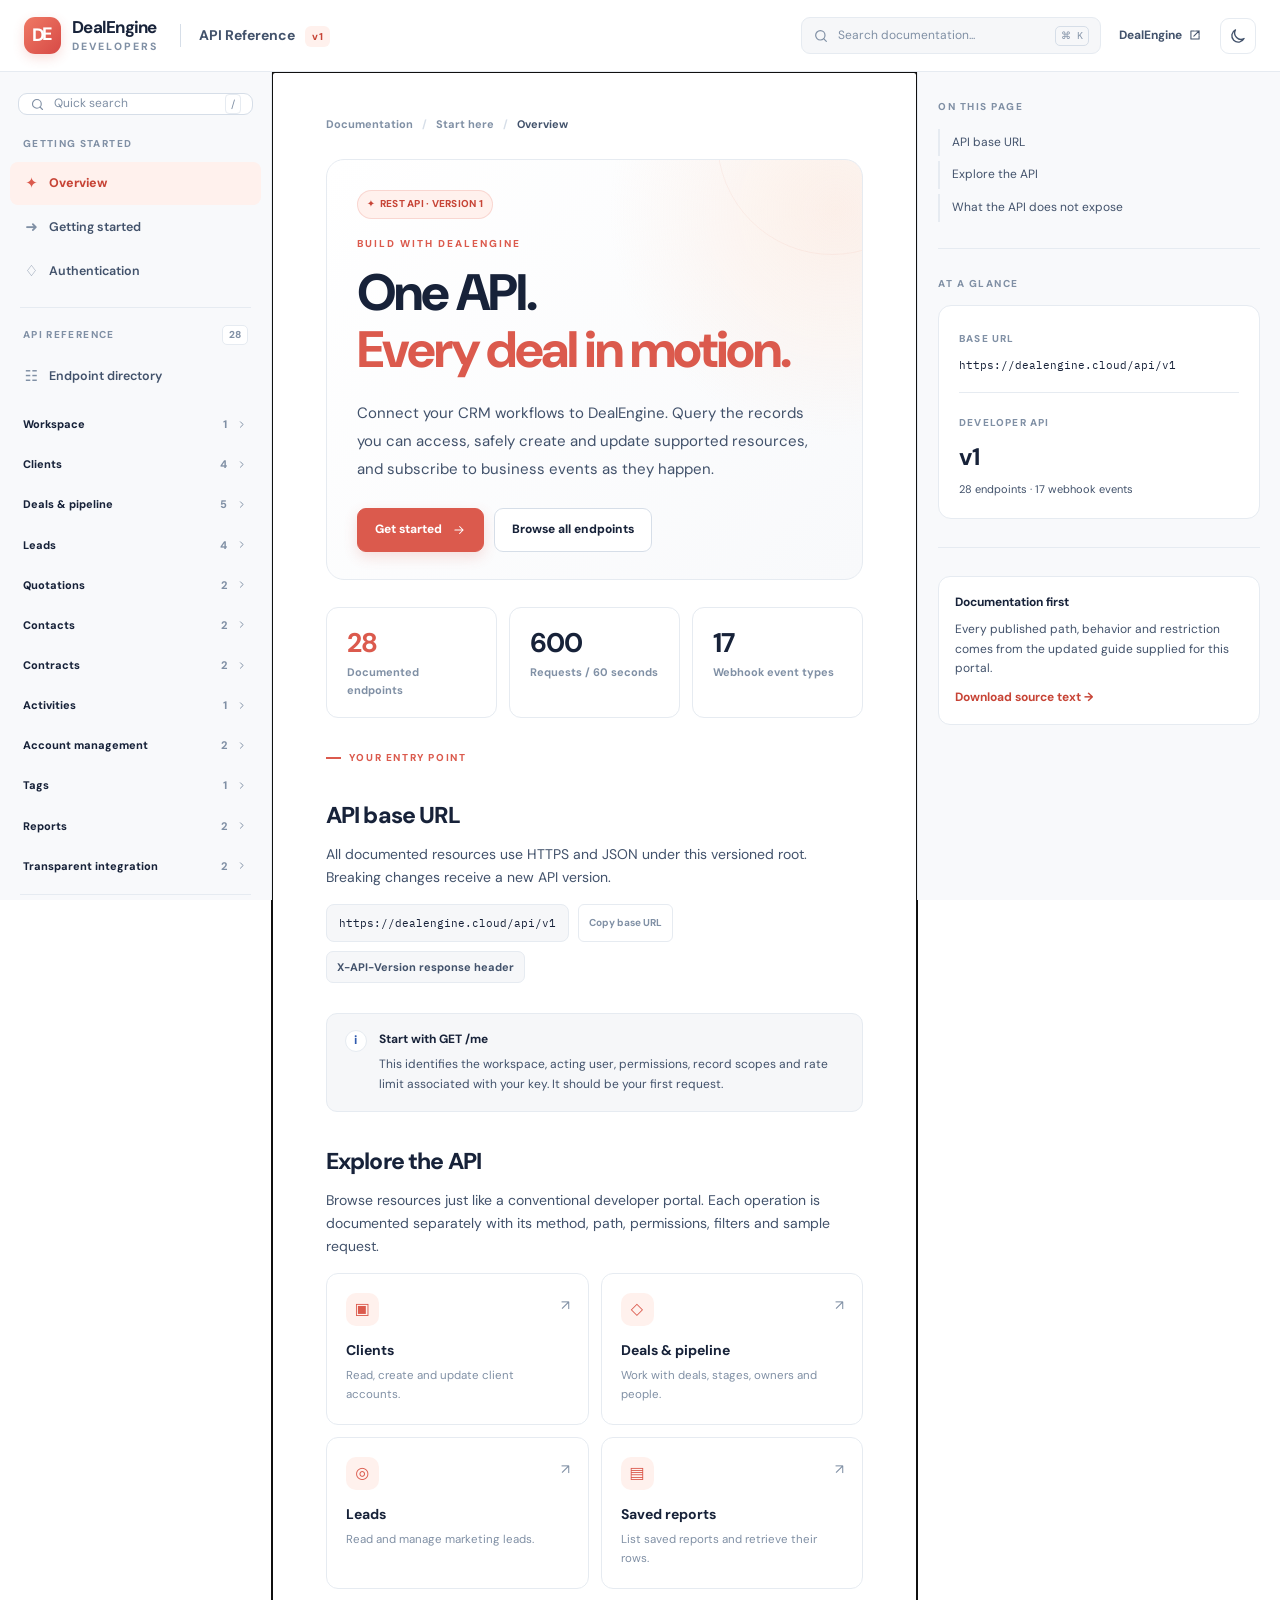
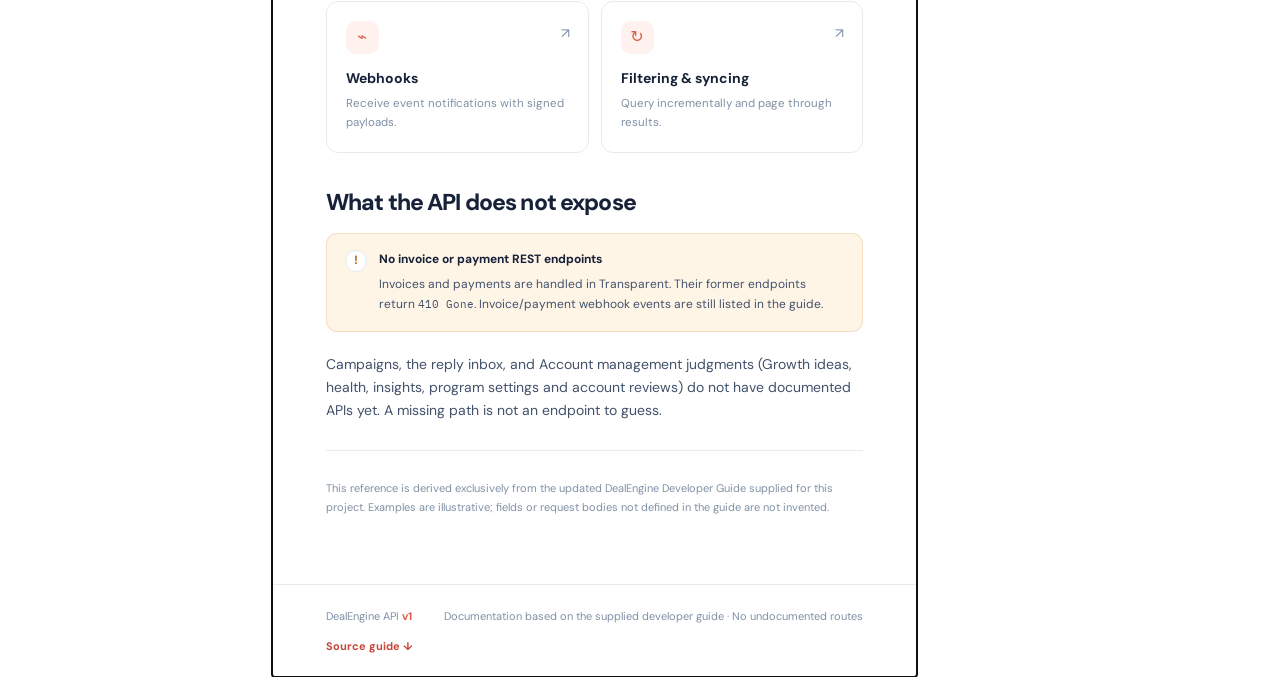
==== commit 2bd32cf4: "Add files via upload" ====
--- a/index.html
+++ b/index.html
@@ -1,375 +1,76 @@
 <!doctype html>
 <html lang="en">
 <head>
-  <meta charset="utf-8" />
-  <meta name="viewport" content="width=device-width, initial-scale=1" />
-  <meta name="theme-color" content="#111827" />
-  <meta name="description" content="Official DealEngine REST API developer documentation." />
-  <title>DealEngine API — Developer Documentation</title>
-  <link rel="stylesheet" href="assets/styles.css" />
+  <meta charset="utf-8">
+  <meta name="viewport" content="width=device-width, initial-scale=1">
+  <meta name="theme-color" content="#ffffff">
+  <meta name="description" content="DealEngine API v1 developer documentation: 28 endpoints, authentication, data conventions, pagination, webhooks and integration examples.">
+  <meta property="og:title" content="DealEngine API Reference">
+  <meta property="og:description" content="A complete developer guide to DealEngine's documented REST endpoints and webhooks.">
+  <meta property="og:type" content="website">
+  <link rel="icon" type="image/svg+xml" href="assets/favicon.svg">
+  <link rel="stylesheet" href="assets/styles.css">
+  <title>DealEngine Developers — API Reference</title>
 </head>
 <body>
-  <div class="app-shell">
+  <div class="application" id="app">
     <header class="topbar">
-      <a class="brand" href="#overview" aria-label="DealEngine API home">
-        <span class="brand-mark">DE</span>
-        <span class="brand-name">DealEngine <span>Developers</span></span>
+      <button class="icon-button mobile-nav-toggle" id="menuToggle" type="button" aria-label="Open documentation navigation" aria-controls="sidebar" aria-expanded="false">
+        <svg viewBox="0 0 24 24" aria-hidden="true"><path d="M4 7h16M4 12h16M4 17h16"/></svg>
+      </button>
+      <a href="?doc=overview" class="brand" data-route="overview" aria-label="DealEngine developer docs home">
+        <span class="brand-icon"><span class="brand-glyph">D</span><span class="brand-glyph accent">E</span></span>
+        <span class="brand-text"><b>DealEngine</b><small>Developers</small></span>
       </a>
-      <div class="topbar-center"><span class="status-dot"></span> API v1 <span class="topbar-divider">/</span> Developer documentation</div>
-      <div class="topbar-actions">
-        <a class="top-link" href="https://dealengine.cloud" target="_blank" rel="noreferrer">DealEngine <span aria-hidden="true">↗</span></a>
-        <button class="mobile-menu" id="mobileMenu" aria-label="Open navigation" aria-expanded="false"><span></span><span></span><span></span></button>
-      </div>
+      <div class="header-divider"></div>
+      <div class="product-title">API Reference <span class="topbar-version">v1</span></div>
+      <div class="topbar-spacer"></div>
+      <button id="topSearch" class="header-search" type="button" aria-label="Search documentation">
+        <svg viewBox="0 0 24 24" aria-hidden="true"><circle cx="11" cy="11" r="7"/><path d="m20 20-4-4"/></svg>
+        <span>Search documentation...</span>
+        <kbd>⌘ K</kbd>
+      </button>
+      <a class="external-button" href="https://dealengine.cloud" target="_blank" rel="noopener noreferrer">DealEngine <svg viewBox="0 0 24 24" aria-hidden="true"><path d="M13 5h6v6M19 5l-9 9M19 13v6H5V5h6"/></svg></a>
+      <button class="icon-button theme-toggle" id="themeToggle" type="button" aria-label="Toggle dark mode" title="Toggle theme">
+        <svg viewBox="0 0 24 24" aria-hidden="true"><path d="M20.1 15.4A8.5 8.5 0 0 1 8.6 3.9a8.6 8.6 0 1 0 11.5 11.5Z"/></svg>
+      </button>
     </header>
 
-    <aside class="sidebar" id="sidebar">
-      <div class="sidebar-search">
-        <label class="searchbox" for="docSearch"><span class="search-icon">⌕</span><input id="docSearch" type="search" placeholder="Search documentation" autocomplete="off" /><kbd>⌘ K</kbd></label>
-      </div>
-      <nav class="side-nav" aria-label="Documentation navigation">
-        <div class="nav-label">GET STARTED</div>
-        <a class="nav-link active" href="#overview" data-search="overview introduction"><span class="nav-icon">⌂</span> Overview</a>
-        <a class="nav-link" href="#getting-started" data-search="getting started base url first request"><span class="nav-icon">➜</span> Getting started</a>
-        <a class="nav-link" href="#authentication" data-search="authentication bearer api key scopes permissions"><span class="nav-icon">▣</span> Authentication</a>
+    <div class="layout">
+      <div class="sidebar-backdrop" id="sidebarBackdrop"></div>
+      <aside id="sidebar" class="sidebar" aria-label="Documentation sidebar">
+        <div class="side-inner">
+          <button id="sideSearch" type="button" class="side-search"><svg viewBox="0 0 24 24" aria-hidden="true"><circle cx="11" cy="11" r="7"/><path d="m20 20-4-4"/></svg> Quick search <span>/</span></button>
+          <div class="sidebar-nav" id="sidebarNav"></div>
+          <div class="sidebar-bottom">
+            <div class="sidebar-support"><span class="support-icon">?</span><div><b>Need help?</b><span>Check the official Academy docs.</span></div></div>
+            <a class="side-footer-link" href="https://dealengine.cloud/academy#/" target="_blank" rel="noopener noreferrer">Visit DealEngine Academy <span>↗</span></a>
+          </div>
+        </div>
+      </aside>
 
-        <div class="nav-label nav-label-spaced">API REFERENCE <span class="nav-count">19</span></div>
-        <div class="nav-group-title">Core resources</div>
-        <a class="nav-link" href="#endpoint-me" data-search="me workspace key permissions scopes"><span class="method-dot get"></span> Me</a>
-        <a class="nav-link" href="#endpoint-clients" data-search="clients create update get list"><span class="method-dot get"></span> Clients <span class="mini-count">4</span></a>
-        <a class="nav-link" href="#endpoint-contacts" data-search="contacts people primary email"><span class="method-dot get"></span> Contacts <span class="mini-count">2</span></a>
-        <a class="nav-link" href="#endpoint-deals" data-search="deals pipeline amount stage"><span class="method-dot get"></span> Deals <span class="mini-count">2</span></a>
-        <a class="nav-link" href="#endpoint-quotations" data-search="quotations acceptance approval"><span class="method-dot get"></span> Quotations <span class="mini-count">2</span></a>
-        <a class="nav-link" href="#endpoint-contracts" data-search="contracts renewal terms"><span class="method-dot get"></span> Contracts <span class="mini-count">2</span></a>
-        <a class="nav-link" href="#endpoint-activities" data-search="activities notes tasks calls meetings timeline"><span class="method-dot get"></span> Activities</a>
-        <a class="nav-link" href="#endpoint-tags" data-search="tags library colour group"><span class="method-dot get"></span> Tags</a>
-        <div class="nav-group-title">Account management</div>
-        <a class="nav-link" href="#endpoint-feedback" data-search="feedback transparent email survey complaints"><span class="method-dot get"></span> Feedback</a>
-        <a class="nav-link" href="#endpoint-account-touches" data-search="account touches emails programs status"><span class="method-dot get"></span> Account touches</a>
-        <div class="nav-group-title">Integrations</div>
-        <a class="nav-link" href="#endpoint-transparent" data-search="transparent resource request result callback"><span class="method-dot post"></span> Transparent</a>
+      <main id="main" class="main" tabindex="-1">
+        <div id="content" class="content" aria-live="polite"></div>
+        <footer class="page-footer"><span>DealEngine API <strong>v1</strong></span><span>Documentation based on the supplied developer guide · No undocumented routes</span><a href="source/DealEngine-Developer-Guide.txt" download>Source guide ↓</a></footer>
+      </main>
 
-        <div class="nav-label nav-label-spaced">GUIDES</div>
-        <a class="nav-link" href="#filtering" data-search="filtering syncing updatedSince tags status"><span class="nav-icon">⌕</span> Filtering & syncing</a>
-        <a class="nav-link" href="#pagination" data-search="paging pagination limit offset hasMore"><span class="nav-icon">☷</span> Pagination</a>
-        <a class="nav-link" href="#conventions" data-search="conventions dates utc money null public ids"><span class="nav-icon">≡</span> Conventions</a>
-        <a class="nav-link" href="#errors" data-search="errors invalid unauthorized forbidden 404 429"><span class="nav-icon">⚠</span> Errors</a>
-        <a class="nav-link" href="#rate-limits" data-search="rate limits 600 requests retry after"><span class="nav-icon">◷</span> Rate limits</a>
-        <a class="nav-link" href="#idempotency" data-search="idempotency safe retries write"><span class="nav-icon">⟳</span> Idempotency</a>
-        <a class="nav-link" href="#webhooks" data-search="webhooks events delivery signature hmac retries"><span class="nav-icon">⌁</span> Webhooks</a>
-      </nav>
-      <div class="sidebar-footer"><div class="sidebar-footer-mark">DE</div><div><strong>DealEngine API</strong><span>Developer guide · v1</span></div><span class="version-pill">v1</span></div>
-    </aside>
+      <aside id="rightRail" class="right-rail" aria-label="Code examples and on-page navigation">
+        <div id="railContent" class="rail-content"></div>
+      </aside>
+    </div>
+  </div>
 
-    <main class="main-content" id="mainContent">
-      <div class="content-grid">
-        <article class="docs-content">
-          <div class="breadcrumbs"><span>Documentation</span><span class="crumb-slash">/</span><span>API Reference</span></div>
+  <div id="searchOverlay" class="search-overlay" aria-hidden="true">
+    <div class="search-shade" id="searchShade"></div>
+    <section class="search-dialog" role="dialog" aria-modal="true" aria-label="Search documentation">
+      <div class="search-input-row"><svg viewBox="0 0 24 24" aria-hidden="true"><circle cx="11" cy="11" r="7"/><path d="m20 20-4-4"/></svg><input id="searchInput" type="search" autocomplete="off" spellcheck="false" placeholder="Search endpoints, methods, guides..." aria-label="Search docs"><button id="closeSearch" type="button" aria-label="Close search"><kbd>ESC</kbd></button></div>
+      <div id="searchResults" class="search-results"></div>
+      <div class="search-hint"><span><kbd>↑</kbd><kbd>↓</kbd> to navigate</span><span><kbd>↵</kbd> to open</span><span>28 documented endpoints</span></div>
+    </section>
+  </div>
+  <div id="toast" role="status" aria-live="polite" class="toast"></div>
 
-          <section class="doc-section hero-section" id="overview" data-title="Overview">
-            <div class="eyebrow"><span class="eyebrow-line"></span> DEALENGINE DEVELOPER PLATFORM</div>
-            <h1>Build with the<br /><span>DealEngine API.</span></h1>
-            <p class="hero-copy">Connect your systems to DealEngine. Read clients, deals, quotations and more, keep your data in sync, and react to business events with webhooks.</p>
-            <div class="hero-actions"><a class="button button-primary" href="#getting-started">Get started <span>→</span></a><a class="button button-secondary" href="#endpoint-me">Explore endpoints</a></div>
-            <div class="hero-meta"><span><i class="meta-check">✓</i> REST API</span><span><i class="meta-check">✓</i> JSON over HTTPS</span><span><i class="meta-check">✓</i> Versioned contract</span></div>
-            <div class="hero-code-card">
-              <div class="code-card-top"><span><i></i><i></i><i></i></span><span>Base URL</span><button class="copy-button" data-copy="https://dealengine.cloud/api/v1">Copy</button></div>
-              <code>https://dealengine.cloud/api/v1</code>
-              <div class="code-card-bottom"><span class="code-label">VERSION HEADER</span><code>X-API-Version</code><span class="code-note">Returned with every response</span></div>
-            </div>
-            <div class="stat-strip">
-              <div><strong>19</strong><span>documented endpoints</span></div>
-              <div><strong>600</strong><span>requests / minute / key</span></div>
-              <div><strong>200</strong><span>max rows per page</span></div>
-              <div><strong>10</strong><span>documentation chapters</span></div>
-            </div>
-          </section>
-
-          <section class="doc-section" id="getting-started" data-title="Getting started">
-            <div class="section-kicker">01 — FIRST REQUEST</div>
-            <h2>Getting started</h2>
-            <p>DealEngine exposes one REST API over HTTPS. Requests and responses use JSON. Every path is versioned, and a breaking change gets a new version rather than changing the shape at the existing address.</p>
-            <div class="callout callout-info"><span class="callout-icon">i</span><div><strong>Start with <code>GET /me</code></strong><p>It confirms which workspace the key belongs to, whom it acts as, its permissions and scopes, and its rate limit. Make this your first request.</p></div></div>
-            <div class="code-block"><div class="code-toolbar"><span>cURL</span><button class="copy-button" data-copy="curl -H &quot;Authorization: Bearer $DE_KEY&quot; \\\n  https://dealengine.cloud/api/v1/me">Copy</button></div><pre><code>curl -H "Authorization: Bearer $DE_KEY" \\
-  https://dealengine.cloud/api/v1/me</code></pre></div>
-            <div class="info-grid two-col">
-              <div class="info-card"><span class="card-icon">↗</span><strong>One base URL</strong><p>All API requests start with <code>https://dealengine.cloud/api/v1</code>.</p></div>
-              <div class="info-card"><span class="card-icon">◈</span><strong>Version awareness</strong><p>Log the <code>X-API-Version</code> response header to know which contract you are using.</p></div>
-            </div>
-          </section>
-
-          <section class="doc-section" id="authentication" data-title="Authentication">
-            <div class="section-kicker">02 — SECURITY</div>
-            <h2>Authentication</h2>
-            <p>Send your API key as a bearer token on every request. There is no session, login call or refresh flow: the key is the caller.</p>
-            <div class="code-block"><div class="code-toolbar"><span>HTTP header</span><button class="copy-button" data-copy="Authorization: Bearer de_live_a1b2c3d4_…">Copy</button></div><pre><code>Authorization: Bearer de_live_a1b2c3d4_…</code></pre></div>
-            <h3>How API keys work</h3>
-            <ul class="check-list">
-              <li>A key acts as one person and inherits that person's role, permissions and record scope.</li>
-              <li>A key can never see more than the person it represents. If their role changes, the key's access changes too.</li>
-              <li>A read-only key is refused on every write before permission checks take place.</li>
-              <li>The full key is shown only once at creation. DealEngine stores a hash, so a lost key must be replaced.</li>
-              <li>Keys can have an expiry. Expired, invalid or revoked keys fail authentication.</li>
-              <li>Keys also fail when the person is deactivated or removed, or the workspace is inactive, suspended or deleted.</li>
-            </ul>
-            <div class="callout callout-warning"><span class="callout-icon">!</span><div><strong>Keep your key private</strong><p>Never put an API key in browser-side JavaScript, public repositories, screenshots or URLs. Store it in a server-side secret or environment variable.</p></div></div>
-            <p class="small-note">Key format: <code>de_live_</code> followed by the eight characters shown in the Key column.</p>
-          </section>
-
-          <section class="doc-section" id="api-reference" data-title="API reference">
-            <div class="section-kicker">03 — ENDPOINTS</div>
-            <h2>API reference</h2>
-            <p>There are 19 documented endpoints today. Read endpoints cover core CRM records and account activity. Writes are available for clients and the Transparent resource-request result callback.</p>
-            <div class="callout callout-warning"><span class="callout-icon">!</span><div><strong>Not every DealEngine feature has an API</strong><p>Outreach (leads, campaigns and the reply inbox) and Account management judgements (Growth ideas, account health and insights, program settings and account reviews) currently have no API or webhook events. An undocumented path should be treated as unavailable, not as an outage.</p></div></div>
-            <div class="callout callout-info"><span class="callout-icon">i</span><div><strong>Invoice and payment endpoint note</strong><p>The guide overview mentions invoice and payment reads, and documents invoice-related filters and webhook events, but the current 19-row endpoint table does not list dedicated invoice or payment GET paths. This reference does not invent those paths.</p></div></div>
-          </section>
-
-          <section class="doc-section endpoint-section" id="endpoint-me" data-title="GET /me">
-            <div class="section-kicker">ENDPOINT · WORKSPACE</div><div class="endpoint-heading"><h2>Current API identity</h2><span class="method-badge method-get">GET</span></div>
-            <div class="endpoint-path"><code>/api/v1/me</code><button class="copy-button" data-copy="GET https://dealengine.cloud/api/v1/me">Copy</button></div>
-            <p>Returns the workspace associated with the key, the person it acts as, the key's permissions and scopes, and its rate limit.</p>
-            <div class="endpoint-meta"><span>Authentication required</span><span>No additional permission listed</span></div>
-          </section>
-
-          <section class="doc-section endpoint-section" id="endpoint-clients" data-title="Clients">
-            <div class="section-kicker">ENDPOINT GROUP · CLIENTS</div><h2>Clients</h2>
-            <p>Read and manage client accounts. The create request can include the client's first contact in the same call.</p>
-            <div class="endpoint-list">
-              <div class="endpoint-row"><span class="method-badge method-get">GET</span><code>/api/v1/clients</code><span class="endpoint-desc">List clients visible to the key, newest change first.</span></div>
-              <div class="endpoint-row"><span class="method-badge method-post">POST</span><code>/api/v1/clients</code><span class="endpoint-desc">Create a client, optionally with its first contact.</span><span class="permission">clients.create</span></div>
-              <div class="endpoint-row"><span class="method-badge method-get">GET</span><code>/api/v1/clients/{id}</code><span class="endpoint-desc">Retrieve one client by public ID.</span></div>
-              <div class="endpoint-row"><span class="method-badge method-patch">PATCH</span><code>/api/v1/clients/{id}</code><span class="endpoint-desc">Update only the fields included in the request.</span><span class="permission">clients.edit</span></div>
-            </div>
-            <h3>Create a client with its first contact</h3>
-            <p>The create body wraps the client and contact objects:</p>
-            <div class="code-block"><div class="code-toolbar"><span>JSON · Request body</span><button class="copy-button" data-copy="{\n  &quot;client&quot;: { &quot;companyName&quot;: &quot;Acme Trading&quot;, &quot;country&quot;: &quot;SA&quot; },\n  &quot;contact&quot;: { &quot;name&quot;: &quot;Sara Ali&quot;, &quot;email&quot;: &quot;sara@acme.example&quot; }\n}">Copy</button></div><pre><code>{
-  "client":  { "companyName": "Acme Trading", "country": "SA" },
-  "contact": { "name": "Sara Ali", "email": "sara@acme.example" }
-}</code></pre></div>
-            <h3>Client write fields</h3>
-            <p>Writes use input names, which differ from the shape returned by GET.</p>
-            <div class="field-cloud"><span>companyName</span><span>accountStatus</span><span>stageKey</span><span>industry</span><span>subIndustry</span><span>website</span><span>phone</span><span>companyEmail</span><span>taxNumber</span><span>addressLine</span><span>addressLine2</span><span>city</span><span>state</span><span>postcode</span><span>country</span><span>sizeBand</span><span>revenueBand</span><span>foundedYear</span><span>linkedinUrl</span><span>doNotContact</span><span>notes</span><span>ownerPublicId</span><span>accountManagerPublicId</span><span>salesAgentPublicId</span><span>parentPublicId</span><span>entityPublicId</span><span>defaultCurrency</span><span>defaultVatRate</span><span>defaultBreakdownSchemeKey</span><span>custom</span><span>tags</span></div>
-            <h3>Contact write fields</h3>
-            <div class="field-cloud"><span>name</span><span>title</span><span>department</span><span>email</span><span>phone</span><span>mobile</span><span>linkedinUrl</span><span>preferredLocale</span><span>isPrimary</span><span>custom</span></div>
-            <div class="callout callout-info"><span class="callout-icon">i</span><div><strong>PATCH behaviour</strong><p>Only sent fields change; omitted fields stay as they are. Custom values are merged over existing values. The body uses the same input names as create, not the GET response shape.</p></div></div>
-            <h3>Ownership and assignment rules</h3>
-            <ul>
-              <li><code>ownerPublicId</code> applies on PATCH. A create is always owned by the person represented by the key.</li>
-              <li>A client linked to Transparent keeps its Transparent-side owner.</li>
-              <li><code>accountManagerPublicId</code> requires <code>accounts.assign</code> (available only while Account management is on). The person must belong to the client's branch and, for a Transparent-linked client, be paired with an active Transparent user.</li>
-              <li><code>salesAgentPublicId</code> needs the permission required by the write and is subject to the same scope, branch-membership and Transparent-pairing checks.</li>
-              <li>Unknown field names are ignored, not rejected.</li>
-            </ul>
-          </section>
-
-          <section class="doc-section endpoint-section" id="endpoint-contacts" data-title="Contacts">
-            <div class="section-kicker">ENDPOINT GROUP · CONTACTS</div><h2>Contacts</h2><p>People at the accounts the key can see. Contact visibility follows the same account scope as the related clients.</p>
-            <div class="endpoint-list"><div class="endpoint-row"><span class="method-badge method-get">GET</span><code>/api/v1/contacts</code><span class="endpoint-desc">List contacts.</span></div><div class="endpoint-row"><span class="method-badge method-get">GET</span><code>/api/v1/contacts/{id}</code><span class="endpoint-desc">Retrieve one contact by public ID.</span></div></div>
-          </section>
-
-          <section class="doc-section endpoint-section" id="endpoint-deals" data-title="Deals">
-            <div class="section-kicker">ENDPOINT GROUP · DEALS</div><h2>Deals</h2><p>Read deals visible to the key, following the deal owner's scope.</p>
-            <div class="endpoint-list"><div class="endpoint-row"><span class="method-badge method-get">GET</span><code>/api/v1/deals</code><span class="endpoint-desc">List deals, newest change first.</span></div><div class="endpoint-row"><span class="method-badge method-get">GET</span><code>/api/v1/deals/{id}</code><span class="endpoint-desc">Retrieve one deal by public ID.</span></div></div>
-            <h3>Deal amount fields</h3><p><code>amountBase</code> is converted to the workspace's base currency using the rate in force when the amount was set. It does not change when exchange rates change later. A value of <code>0.00</code> beside a non-zero amount means no exchange rate is configured yet; it does not mean the deal is worth zero.</p>
-          </section>
-
-          <section class="doc-section endpoint-section" id="endpoint-quotations" data-title="Quotations">
-            <div class="section-kicker">ENDPOINT GROUP · QUOTATIONS</div><h2>Quotations</h2><p>Read quotations visible to the key, following the deal owner's scope.</p>
-            <div class="endpoint-list"><div class="endpoint-row"><span class="method-badge method-get">GET</span><code>/api/v1/quotations</code><span class="endpoint-desc">List quotations, newest change first.</span></div><div class="endpoint-row"><span class="method-badge method-get">GET</span><code>/api/v1/quotations/{id}</code><span class="endpoint-desc">Retrieve one quotation, including its acceptance record if it has one.</span></div></div>
-          </section>
-
-          <section class="doc-section endpoint-section" id="endpoint-contracts" data-title="Contracts">
-            <div class="section-kicker">ENDPOINT GROUP · CONTRACTS</div><h2>Contracts</h2><p>Read contracts visible to the key, ordered by soonest-ending first — useful for renewal lists.</p>
-            <div class="endpoint-list"><div class="endpoint-row"><span class="method-badge method-get">GET</span><code>/api/v1/contracts</code><span class="endpoint-desc">List contracts.</span></div><div class="endpoint-row"><span class="method-badge method-get">GET</span><code>/api/v1/contracts/{id}</code><span class="endpoint-desc">Retrieve one contract, including renewal terms.</span></div></div>
-          </section>
-
-          <section class="doc-section endpoint-section" id="endpoint-activities" data-title="Activities">
-            <div class="section-kicker">ENDPOINT GROUP · ACTIVITIES</div><h2>Activities</h2><p>Read the timeline: notes, tasks, calls, meetings and system-written rows such as stage changes and quotation events.</p>
-            <div class="endpoint-list"><div class="endpoint-row"><span class="method-badge method-get">GET</span><code>/api/v1/activities</code><span class="endpoint-desc">List timeline activities, newest first.</span></div></div>
-            <p>Activities follow the deal owner's scope. For a key that can see every deal, the timeline also includes account-level activities.</p>
-          </section>
-
-          <section class="doc-section endpoint-section" id="endpoint-feedback" data-title="Feedback">
-            <div class="section-kicker">ENDPOINT GROUP · ACCOUNT MANAGEMENT</div><h2>Feedback</h2><p>Read client feedback at accounts the key can see. Sources include Transparent, emails read as feedback and ratings clicked in account emails. Duplicates and feedback a person said is not feedback are excluded.</p>
-            <div class="endpoint-list"><div class="endpoint-row"><span class="method-badge method-get">GET</span><code>/api/v1/feedback</code><span class="endpoint-desc">List feedback, newest first.</span><span class="permission">Account management</span></div></div>
-          </section>
-
-          <section class="doc-section endpoint-section" id="endpoint-account-touches" data-title="Account touches">
-            <div class="section-kicker">ENDPOINT GROUP · ACCOUNT MANAGEMENT</div><h2>Account touches</h2><p>Read emails written by account programs at accounts the key can see, including status and reason. Subject and body are returned only for an email that was sent.</p>
-            <div class="endpoint-list"><div class="endpoint-row"><span class="method-badge method-get">GET</span><code>/api/v1/account-touches</code><span class="endpoint-desc">List account-program emails, newest first.</span><span class="permission">Account management</span></div></div>
-          </section>
-
-          <section class="doc-section endpoint-section" id="endpoint-tags" data-title="Tags">
-            <div class="section-kicker">ENDPOINT GROUP · WORKSPACE</div><h2>Tags</h2><p>Read the workspace tag library. Each tag includes its ID, name, colour, group, applicable record types and archived state. Resources also carry their own tags as a list of ID, name and colour. Client POST and PATCH accept tags as a list of names.</p>
-            <div class="endpoint-list"><div class="endpoint-row"><span class="method-badge method-get">GET</span><code>/api/v1/tags</code><span class="endpoint-desc">List the workspace tag library.</span></div></div>
-          </section>
-
-          <section class="doc-section endpoint-section" id="endpoint-transparent" data-title="Transparent integration">
-            <div class="section-kicker">ENDPOINT GROUP · TRANSPARENT</div><h2>Transparent integration</h2><p>Read a resource request by Transparent's own ID, then post the result back to DealEngine.</p>
-            <div class="endpoint-list"><div class="endpoint-row"><span class="method-badge method-get">GET</span><code>/api/v1/transparent/resource-requests/{transparentId}</code><span class="endpoint-desc">Retrieve one resource request.</span></div><div class="endpoint-row"><span class="method-badge method-post">POST</span><code>/api/v1/transparent/resource-requests/{transparentId}/result</code><span class="endpoint-desc">Post the answer to a resource request.</span><span class="permission">deals.edit</span></div></div>
-            <p>The result callback requires a non-read-only key and <code>deals.edit</code>. Unlike normal client writes, unknown field names in this callback are refused.</p>
-          </section>
-
-          <section class="doc-section" id="scope" data-title="Record scope">
-            <div class="section-kicker">04 — ACCESS CONTROL</div><h2>Record scope</h2>
-            <p>Every list and lookup is filtered by the key's record scope before data is returned.</p>
-            <div class="table-wrap"><table><thead><tr><th>Resource</th><th>Scope applied</th></tr></thead><tbody>
-              <tr><td>Clients, contacts, feedback, account touches</td><td>Accounts the key's person or team owns or looks after as account manager.</td></tr>
-              <tr><td>Deals, quotations, contracts, activities</td><td>Deal owner's scope.</td></tr>
-              <tr><td>Invoices and payments</td><td>Branches the person belongs to, with <code>invoices.view</code>.</td></tr>
-            </tbody></table></div>
-            <p>A client nobody owns can be opened by ID for every key, as in the app, but lists leave it out unless the key's person manages it. A record outside scope returns the same response as a record that does not exist. This intentionally prevents callers from confirming that an inaccessible ID is real.</p>
-          </section>
-
-          <section class="doc-section" id="filtering" data-title="Filtering and syncing">
-            <div class="section-kicker">05 — QUERY PARAMETERS</div><h2>Filtering & syncing</h2><p>All query parameters are optional and can be combined where listed.</p>
-            <div class="table-wrap"><table><thead><tr><th>Parameter</th><th>Works on</th><th>What it does</th></tr></thead><tbody>
-              <tr><td><code>q</code></td><td><code>/clients</code></td><td>Matches part of the company name.</td></tr>
-              <tr><td><code>accountStatus</code></td><td><code>/clients</code></td><td><code>active</code>, <code>on_hold</code> or <code>archived</code>.</td></tr>
-              <tr><td><code>status</code></td><td>Deals, quotations, contracts; invoices</td><td>Deals: <code>open</code>, <code>won</code>, <code>lost</code>. Quotations: <code>draft</code>, <code>pending</code>, <code>approved</code>, <code>rejected</code>, <code>sent</code>, <code>won</code>, <code>lost</code>, <code>expired</code>. Contracts: <code>active</code>, <code>renewed</code>, <code>ended</code>, <code>cancelled</code>. Invoices: <code>draft</code>, <code>issued</code>, <code>paid</code>, <code>void</code>.</td></tr>
-              <tr><td><code>stage</code></td><td><code>/deals</code></td><td>Pipeline stage stable key, not its editable name.</td></tr>
-              <tr><td><code>client</code></td><td>Quotations, contacts, contracts, activities, feedback, account-touches</td><td>Client ID to return only that account's records.</td></tr>
-              <tr><td><code>sentiment</code></td><td><code>/feedback</code></td><td><code>positive</code>, <code>neutral</code> or <code>negative</code>.</td></tr>
-              <tr><td><code>source</code></td><td><code>/feedback</code></td><td><code>transparent</code>, <code>email</code> or <code>survey</code>.</td></tr>
-              <tr><td><code>complaints</code></td><td><code>/feedback</code></td><td><code>true</code> for complaints only.</td></tr>
-              <tr><td><code>status</code></td><td><code>/account-touches</code></td><td><code>scheduled</code>, <code>draft</code>, <code>held</code>, <code>sent</code>, <code>skipped</code>, <code>cancelled</code> or <code>failed</code>. <code>sending</code> cannot be filtered.</td></tr>
-              <tr><td><code>since</code></td><td>Feedback, account-touches</td><td>ISO date-time; feedback received or emails written on or after it.</td></tr>
-              <tr><td><code>email</code></td><td><code>/contacts</code></td><td>Exact email address.</td></tr>
-              <tr><td><code>primary</code></td><td><code>/contacts</code></td><td><code>true</code> returns only each account's primary contact.</td></tr>
-              <tr><td><code>kind</code></td><td><code>/activities</code></td><td><code>note</code>, <code>task</code>, <code>call</code>, <code>meeting</code>, <code>stage_change</code>, <code>quote_event</code> or <code>system</code>.</td></tr>
-              <tr><td><code>deal</code>, <code>contact</code></td><td><code>/activities</code></td><td>Public ID of a deal or contact.</td></tr>
-              <tr><td><code>openTasks</code></td><td><code>/activities</code></td><td><code>true</code> returns tasks that are not done.</td></tr>
-              <tr><td><code>endsBefore</code></td><td><code>/contracts</code></td><td>Contracts ending before the given date.</td></tr>
-              <tr><td><code>updatedSince</code></td><td>Clients, deals, quotations, contacts, activities</td><td>ISO-8601 timestamp; records changed at or after it.</td></tr>
-              <tr><td><code>tags</code>, <code>tagsMode</code></td><td>Clients, deals, quotations, contacts, contracts, activities</td><td>Comma-separated tag names or IDs. Default matches any; <code>all</code> requires every tag; <code>none</code> excludes tagged records.</td></tr>
-              <tr><td><code>limit</code>, <code>offset</code></td><td>Every list</td><td>Page size and number of rows to skip. Default limit 50; maximum 200.</td></tr>
-            </tbody></table></div>
-            <h3>Incremental sync</h3><p>Store the timestamp of your last successful run and pass it as <code>updatedSince</code> to retrieve only changed records. Without it, each poll reads the full matching set again.</p>
-            <div class="code-block"><div class="code-toolbar"><span>cURL · Sync deals</span><button class="copy-button" data-copy="curl -H &quot;Authorization: Bearer $DE_KEY&quot; \\\n  &quot;https://dealengine.cloud/api/v1/deals?status=open&amp;updatedSince=2026-08-01T00:00:00Z&amp;limit=200&quot;">Copy</button></div><pre><code>curl -H "Authorization: Bearer $DE_KEY" \\
-  "https://dealengine.cloud/api/v1/deals?status=open&amp;updatedSince=2026-08-01T00:00:00Z&amp;limit=200"</code></pre></div>
-            <div class="callout callout-warning"><span class="callout-icon">!</span><div><strong>Two lists need full pagination</strong><p>Invoices are ordered by issue date and activities by creation time. For these two, page to the end rather than stopping at the first row already seen.</p></div></div>
-          </section>
-
-          <section class="doc-section" id="pagination" data-title="Pagination">
-            <div class="section-kicker">06 — LARGE DATASETS</div><h2>Pagination</h2><p>Every list uses the same response envelope. <code>total</code> is the full count matching your filters, not just the number of rows on the current page.</p>
-            <div class="code-block"><div class="code-toolbar"><span>JSON · List response</span><button class="copy-button" data-copy="{\n  &quot;data&quot;: [],\n  &quot;total&quot;: 137,\n  &quot;limit&quot;: 50,\n  &quot;offset&quot;: 0,\n  &quot;hasMore&quot;: true\n}">Copy</button></div><pre><code>{
-  "data": [ /* records */ ],
-  "total": 137,
-  "limit": 50,
-  "offset": 0,
-  "hasMore": true
-}</code></pre></div>
-            <p>Keep requesting while <code>hasMore</code> is true, increasing <code>offset</code> by <code>limit</code> each time. An unparseable limit falls back to the default; the maximum is enforced.</p>
-            <div class="table-wrap"><table><thead><tr><th>Parameter</th><th>Default</th><th>Rule</th></tr></thead><tbody><tr><td><code>limit</code></td><td>50</td><td>Maximum 200 rows.</td></tr><tr><td><code>offset</code></td><td>0</td><td>Maximum effective offset is 1,000,000.</td></tr></tbody></table></div>
-            <p>Offsets above 1,000,000 are read as 1,000,000 and return the same page again. Split datasets larger than one million rows with filters until each part is below that threshold.</p>
-          </section>
-
-          <section class="doc-section" id="conventions" data-title="Conventions">
-            <div class="section-kicker">07 — DATA FORMAT</div><h2>Conventions</h2>
-            <div class="convention-list">
-              <div><strong>Public IDs</strong><p>IDs are the public IDs shown in app URLs. Internal database IDs are never exposed.</p></div>
-              <div><strong>Money</strong><p>Money is always a string, accompanied by a currency code. JSON floating-point numbers are not used for money.</p></div>
-              <div><strong>Dates</strong><p>Dates are ISO-8601 in UTC, or <code>null</code>. Never a local-time string.</p></div>
-              <div><strong>Null values</strong><p>A missing value is <code>null</code>, never omitted.</p></div>
-              <div><strong>Stable keys</strong><p>Renamable values are sent as a stable key with a label. Match on the key; show the label.</p></div>
-              <div><strong>Countries</strong><p>Country codes use ISO 3166-1 alpha-2, such as <code>SA</code>. On writes, a code is returned; non-country text is stored as sent.</p></div>
-              <div><strong>Contact language</strong><p><code>preferredLocale</code> is a language code without a region (for example <code>fr</code>, <code>zh</code> or <code>yue</code>). Unknown codes are refused with <code>invalid</code>.</p></div>
-              <div><strong>Normalised values</strong><p>Email is stored lowercase. Recognisable LinkedIn URLs are normalised to a linkedin.com profile or company URL. A placeholder such as <code>n/a</code> is stored as <code>null</code>.</p></div>
-            </div>
-            <h3>Parent accounts</h3><p>A client under a parent carries a <code>parent</code> object. A child moves into its parent's branch, and its branch changes only with the parent. Naming another branch is refused with <code>branch_inGroup</code>; a parent in a branch the key's user does not belong to is refused with <code>parent_branchNotYours</code>.</p>
-            <h3>Deleted records</h3><p>Deleted clients, deals and quotations disappear from lists and return 404 by ID. A deleted client's contacts and the timeline of a deleted client or deal disappear too. Restoring a record gives that record a fresh <code>updatedAt</code>, but its contacts and timeline retain their old timestamps. Deleted contacts are gone permanently.</p>
-            <div class="callout callout-warning"><span class="callout-icon">!</span><div><strong>Deletes do not emit events</strong><p>No webhook or tombstone announces a deletion. A mirror that must remove deleted records needs to compare IDs periodically.</p></div></div>
-          </section>
-
-          <section class="doc-section" id="errors" data-title="Errors">
-            <div class="section-kicker">08 — TROUBLESHOOTING</div><h2>Errors</h2><p>Every failure has the same response shape: a machine-readable code and a human-readable message.</p>
-            <div class="code-block"><div class="code-toolbar"><span>JSON · Error response</span><button class="copy-button" data-copy="{ &quot;error&quot;: { &quot;code&quot;: &quot;forbidden&quot;, &quot;message&quot;: &quot;This key is read-only.&quot; } }">Copy</button></div><pre><code>{
-  "error": {
-    "code": "forbidden",
-    "message": "This key is read-only."
-  }
-}</code></pre></div>
-            <div class="table-wrap"><table><thead><tr><th>Code</th><th>HTTP</th><th>Meaning</th></tr></thead><tbody>
-              <tr><td><code>invalid</code></td><td><span class="http-code">400</span></td><td>Request body or parameter is wrong. The message explains which.</td></tr>
-              <tr><td><code>unauthorized</code></td><td><span class="http-code">401</span></td><td>Missing, invalid, revoked or expired key.</td></tr>
-              <tr><td><code>forbidden</code></td><td><span class="http-code">403</span></td><td>Read-only key on a write, missing permission, or Account management disabled for feedback/account-touches.</td></tr>
-              <tr><td><code>notFound</code></td><td><span class="http-code">404</span></td><td>Record does not exist or is outside the key's scope.</td></tr>
-              <tr><td><code>rateLimited</code></td><td><span class="http-code">429</span></td><td>Too many requests. Wait for <code>Retry-After</code>.</td></tr>
-              <tr><td><code>serverError</code></td><td><span class="http-code">500</span></td><td>Server-side failure. Retry with backoff; contact support if it persists.</td></tr>
-            </tbody></table></div>
-            <p>Authentication failures use the same wording so a caller cannot distinguish a revoked key from an invalid one. Out-of-scope records intentionally look like missing records.</p>
-            <h3>Validation examples</h3><p>Required or unique field failures return <code>invalid</code>, with messages such as <code>required:taxNumber</code> or <code>unique:taxNumber|Acme Trading</code>. Other documented validation codes include <code>internalDomain</code> and <code>unknownCurrency</code>. A contact validation failure during client creation is prefixed with <code>contact:</code>.</p>
-          </section>
-
-          <section class="doc-section" id="rate-limits" data-title="Rate limits">
-            <div class="section-kicker">09 — CAPACITY</div><h2>Rate limits</h2><p>Each API key is limited to <strong>600 requests per 60 seconds</strong>. Responses tell you where you stand.</p>
-            <div class="rate-card"><div><span class="rate-number">600</span><span class="rate-unit">requests / 60 seconds</span></div><div class="rate-bar"><span></span></div><div class="rate-foot"><span>Per API key</span><span>Fixed window</span></div></div>
-            <div class="table-wrap"><table><thead><tr><th>Header</th><th>Purpose</th></tr></thead><tbody><tr><td><code>X-RateLimit-Limit</code></td><td>Maximum requests in the window.</td></tr><tr><td><code>X-RateLimit-Remaining</code></td><td>Requests remaining in the current window.</td></tr><tr><td><code>X-RateLimit-Reset</code></td><td>Unix timestamp when the window resets.</td></tr><tr><td><code>Retry-After</code></td><td>Seconds to wait; present on a 429 response.</td></tr></tbody></table></div>
-            <p>Requests without a valid key are counted per IP address. Windows are fixed, not sliding, so a burst crossing a boundary can briefly reach twice the stated limit.</p>
-          </section>
-
-          <section class="doc-section" id="idempotency" data-title="Idempotency">
-            <div class="section-kicker">10 — SAFE RETRIES</div><h2>Idempotency</h2><p>Send an <code>Idempotency-Key</code> header on any write to make retries safe. If a network timeout leaves the result unknown, retrying with the same key and body returns the original response instead of creating a duplicate.</p>
-            <div class="code-block"><div class="code-toolbar"><span>cURL · Idempotent create</span><button class="copy-button" data-copy="curl -X POST https://dealengine.cloud/api/v1/clients \\\n  -H &quot;Authorization: Bearer $DE_KEY&quot; \\\n  -H &quot;Idempotency-Key: 8f2a1c4e-import-row-42&quot; \\\n  -H &quot;Content-Type: application/json&quot; \\\n  -d '{&quot;client&quot;:{&quot;companyName&quot;:&quot;Acme Trading&quot;}}'">Copy</button></div><pre><code>curl -X POST https://dealengine.cloud/api/v1/clients \\
-  -H "Authorization: Bearer $DE_KEY" \\
-  -H "Idempotency-Key: 8f2a1c4e-import-row-42" \\
-  -H "Content-Type: application/json" \\
-  -d '{"client":{"companyName":"Acme Trading"}}'</code></pre></div>
-            <ul><li>Same key and same body: first response is returned verbatim with <code>X-Idempotent-Replay: true</code>.</li><li>Same key with a different body: 400 error.</li><li>A repeated request while the first is still running: 400 error; retry a moment later.</li><li>Keys are retained for at least 24 hours, then may be forgotten.</li><li>Maximum key length is 120 characters. Use a reproducible value such as a queue message ID or stored UUID.</li></ul>
-          </section>
-
-          <section class="doc-section" id="webhooks" data-title="Webhooks">
-            <div class="section-kicker">11 — EVENT-DRIVEN INTEGRATIONS</div><h2>Webhooks</h2><p>The API lets you ask what happened. Webhooks notify your system when an event occurs. Add an endpoint from the Webhooks screen; the signing secret is shown once.</p>
-            <h3>Available events</h3>
-            <div class="event-grid"><span>quotation.sent</span><span>quotation.accepted</span><span>quotation.declined</span><span>quotation.expired</span><span>deal.won</span><span>deal.lost</span><span>approval.requested</span><span>approval.decided</span><span>invoice.issued</span><span>invoice.paid</span><span>invoice.voided</span><span>payment.received</span><span>feedback.received</span><span>touch.sent</span><span>tags.changed</span></div>
-            <p>An endpoint with no events selected receives all events. That is the default.</p>
-            <h3>Webhook request</h3>
-            <p>DealEngine sends a POST with the event in a header and in the JSON body.</p>
-            <div class="code-block"><div class="code-toolbar"><span>HTTP headers</span><button class="copy-button" data-copy="Content-Type: application/json\nUser-Agent: DealEngine-Webhooks/1\nX-DealEngine-Event: quotation.accepted\nX-DealEngine-Signature: t=1786694400,v1=6b1f…">Copy</button></div><pre><code>Content-Type: application/json
-User-Agent: DealEngine-Webhooks/1
-X-DealEngine-Event: quotation.accepted
-X-DealEngine-Signature: t=1786694400,v1=6b1f…</code></pre></div>
-            <div class="code-block"><div class="code-toolbar"><span>JSON · Payload shape</span><button class="copy-button" data-copy="{\n  &quot;id&quot;: &quot;evt_01KZXHHDRSJKBGB4M67F7M3CSE&quot;,\n  &quot;event&quot;: &quot;quotation.accepted&quot;,\n  &quot;occurredAt&quot;: &quot;2026-08-13T09:01:37.710Z&quot;,\n  &quot;workspace&quot;: { &quot;id&quot;: &quot;01KZR0…&quot;, &quot;name&quot;: &quot;Future Group KSA&quot; },\n  &quot;data&quot;: { &quot;object&quot;: &quot;quotation&quot;, &quot;id&quot;: &quot;01KZ…&quot;, &quot;status&quot;: &quot;won&quot; }\n}">Copy</button></div><pre><code>{
-  "id": "evt_01KZXHHDRSJKBGB4M67F7M3CSE",
-  "event": "quotation.accepted",
-  "occurredAt": "2026-08-13T09:01:37.710Z",
-  "workspace": { "id": "01KZR0…", "name": "Future Group KSA" },
-  "data": { "object": "quotation", "id": "01KZ…", "status": "won" }
-}</code></pre></div>
-            <p>For quotation and deal events, <code>data</code> uses the same resource shape returned by the API. Money events carry the invoice, including payments, <code>amountPaid</code> and <code>outstanding</code>. Approval events carry approval details and the quotation. Feedback and account-touch events use the same shapes as their corresponding GET endpoints. <code>data</code> is <code>null</code> if the record was deleted before delivery was built.</p>
-            <h3>Verify the signature</h3><p>The signature is an HMAC-SHA256 over the timestamp, a dot, and the raw request body, keyed with your endpoint secret. Reject timestamps more than 300 seconds out of date. Verify the raw body before JSON parsing or re-serialising it.</p>
-            <div class="code-block"><div class="code-toolbar"><span>Node.js · Signature verification</span><button class="copy-button" data-copy="import { createHmac, timingSafeEqual } from 'node:crypto';\n\nfunction verify(secret, body, header) {\n  const parts = Object.fromEntries(\n    header.split(',').map((p) => p.split('=', 2))\n  );\n  const t = Number(parts.t);\n  if (!Number.isFinite(t)) return false;\n  if (Math.abs(Date.now() / 1000 - t) > 300) return false;\n\n  const expected = createHmac('sha256', secret)\n    .update(`${t}.${body}`, 'utf8')\n    .digest('hex');\n  if (expected.length !== parts.v1.length) return false;\n  return timingSafeEqual(Buffer.from(expected), Buffer.from(parts.v1));\n}">Copy</button></div><pre><code>import { createHmac, timingSafeEqual } from 'node:crypto';
-
-// body must be the raw request text, before JSON parsing.
-function verify(secret, body, header) {
-  const parts = Object.fromEntries(
-    header.split(',').map((p) => p.split('=', 2))
-  );
-  const t = Number(parts.t);
-  if (!Number.isFinite(t)) return false;
-  if (Math.abs(Date.now() / 1000 - t) > 300) return false;
-
-  const expected = createHmac('sha256', secret)
-    .update(`${t}.${body}`, 'utf8')
-    .digest('hex');
-  if (expected.length !== parts.v1.length) return false;
-  return timingSafeEqual(Buffer.from(expected), Buffer.from(parts.v1));
-}</code></pre></div>
-            <div class="callout callout-danger"><span class="callout-icon">!</span><div><strong>Do not weaken signature verification</strong><p>Use a constant-time comparison and enforce the timestamp window. Re-serialising the JSON changes the bytes and causes verification to fail.</p></div></div>
-            <h3>Delivery, retries and endpoint health</h3>
-            <ul><li>Up to 7 attempts, with waits of 1, 5, 30, 120, 360 and 1,440 minutes between attempts.</li><li>Retried: 5xx, 408, 429, timeout or connection failure.</li><li>Not retried: 3xx and other 4xx responses.</li><li>Delivery is at-least-once. Store the stable event ID and ignore duplicates.</li><li>After 20 consecutive failures, the endpoint is switched off. Fix it and press Resume; events occurring while it is off are not queued. Catch up through the API with <code>updatedSince</code>.</li><li>Respond within 8 seconds. Return 2xx once the payload is received, then process asynchronously.</li><li>HTTPS only, no credentials in the URL, public host address required, and redirects are not followed.</li></ul>
-            <h3>Test your endpoint</h3><p>The Test button on the Webhooks screen sends a signed ping immediately. A 2xx response confirms the endpoint answered successfully. Test before relying on production delivery.</p>
-          </section>
-
-          <div class="docs-end"><div class="end-icon">✓</div><h2>You're ready to build.</h2><p>Use the API reference to read your DealEngine data, keep integrations in sync and respond to events safely.</p><a href="#overview" class="back-top">Back to top ↑</a></div>
-          <footer class="site-footer"><span>© DealEngine · Developer Documentation</span><span>API contract · v1</span></footer>
-        </article>
-        <aside class="right-rail">
-          <div class="rail-sticky"><div class="rail-title">ON THIS PAGE</div><a href="#getting-started">Getting started</a><a href="#authentication">Authentication</a><a href="#api-reference">API reference</a><a href="#scope">Record scope</a><a href="#filtering">Filtering & syncing</a><a href="#pagination">Pagination</a><a href="#conventions">Conventions</a><a href="#errors">Errors</a><a href="#rate-limits">Rate limits</a><a href="#idempotency">Idempotency</a><a href="#webhooks">Webhooks</a><div class="rail-help"><span class="help-icon">?</span><strong>Need help?</strong><p>Contact your DealEngine workspace administrator for API key access and permissions.</p><a href="https://dealengine.cloud" target="_blank" rel="noreferrer">Open DealEngine ↗</a></div></div>
-        </aside>
-      </div>
-    </main>
-  </div>
-  <div class="search-overlay" id="searchOverlay" aria-hidden="true"><div class="search-modal"><div class="search-modal-input"><span>⌕</span><input id="modalSearch" placeholder="Search API documentation…" /><kbd>ESC</kbd></div><div class="search-results" id="searchResults"><p>Type to search documentation</p></div></div></div>
-  <script src="assets/app.js"></script>
+  <script defer src="assets/data.js"></script>
+  <script defer src="assets/app.js"></script>
 </body>
 </html>
--- a/assets/styles.css
+++ b/assets/styles.css
@@ -0,0 +1,60 @@
+@import url('https://fonts.googleapis.com/css2?family=DM+Sans:wght@400;500;600;700;800&family=IBM+Plex+Mono:wght@400;500;600&display=swap');
+:root {
+  color-scheme: light;
+  --bg:#fff;--pane:#f8f9fb;--surface:#fff;--subtle:#f6f7f9;--ink:#172239;
+  --text:#42526b;--muted:#8090a5;--border:#e6ebf1;--border2:#d6dee8;
+  --accent:#db5a4d;--accent-soft:#fff1ed;--accent-strong:#c74436;--blue:#305baf;
+  --green:#15875d;--green-soft:#e8f7ef;--purple:#7352ac;--purple-soft:#f1ecff;
+  --amber:#b86c1d;--amber-soft:#fff5e7;--shadow:0 12px 36px rgba(29,41,70,.08);
+  --code-bg:#16243b;--code-text:#dce8f8;
+  --top:72px;--sidebar:272px;--rail:363px;
+}
+html[data-theme="dark"] {
+  color-scheme:dark;
+  --bg:#101722;--pane:#0e1520;--surface:#151f2d;--subtle:#192433;--ink:#e7eef9;
+  --text:#afbdd0;--muted:#8494a9;--border:#2a384b;--border2:#3a4b61;
+  --accent:#f08070;--accent-soft:#382822;--accent-strong:#ff9587;--blue:#94b4ff;
+  --green:#7adfb6;--green-soft:#173e34;--purple:#b99ce9;--purple-soft:#352949;
+  --amber:#ebbb76;--amber-soft:#3e3021;--shadow:0 12px 36px rgba(0,0,0,.22);
+  --code-bg:#0b1320;--code-text:#dbe6fa;
+}
+*,*:before,*:after{box-sizing:border-box}
+html{scroll-behavior:smooth}
+body{margin:0;background:var(--bg);color:var(--text);font-family:'DM Sans',Inter,system-ui,-apple-system,'Segoe UI',sans-serif;font-size:14px;line-height:1.65}
+a{color:var(--accent-strong);text-decoration:none}a:hover{text-decoration:none}button,input,textarea{font:inherit}button{cursor:pointer}button:focus-visible,a:focus-visible,input:focus-visible{outline:3px solid rgba(219,90,77,.25);outline-offset:2px}::selection{background:var(--accent-soft);color:var(--accent-strong)}
+svg{display:inline-block;width:18px;height:18px;stroke:currentColor;stroke-width:1.8;stroke-linecap:round;stroke-linejoin:round;fill:none;flex-shrink:0}
+code,pre,kbd,.mono{font-family:'IBM Plex Mono',Consolas,'SFMono-Regular',monospace}
+code{font-size:.91em}pre{margin:0;white-space:pre;tab-size:2;overflow-x:auto}kbd{border:1px solid var(--border2);background:var(--subtle);border-radius:5px;padding:1px 5px;color:var(--muted);font-size:10px;line-height:1.6}
+.topbar{position:fixed;top:0;left:0;right:0;height:var(--top);display:flex;align-items:center;gap:18px;padding:0 24px;background:var(--surface);border-bottom:1px solid var(--border);z-index:50}
+.brand{display:inline-flex;align-items:center;gap:11px;color:var(--ink);flex-shrink:0}.brand-icon{width:37px;height:37px;border-radius:11px;background:linear-gradient(135deg,#ef7964,#d74a46);display:flex;justify-content:center;align-items:center;letter-spacing:-4px;padding-right:4px;color:#fff;box-shadow:0 4px 12px rgba(219,90,77,.2)}.brand-glyph{font-size:18px;font-weight:800;letter-spacing:-3px}.brand-glyph.accent{transform:translateY(-1px)}.brand-text{display:flex;flex-direction:column;line-height:1.13}.brand-text b{font-size:17px;letter-spacing:-.75px;color:var(--ink)}.brand-text small{font-size:10.5px;font-weight:800;color:var(--muted);text-transform:uppercase;letter-spacing:2.1px;margin-top:3px}
+.header-divider{height:23px;width:1px;background:var(--border2);margin-left:4px}.product-title{font-size:14px;font-weight:700;color:var(--text);white-space:nowrap}.topbar-version{font-size:10px;background:var(--accent-soft);color:var(--accent-strong);padding:4px 7px;border-radius:6px;margin-left:7px;font-weight:800;letter-spacing:.5px}.topbar-spacer{flex:1}.header-search{width:300px;height:37px;display:flex;align-items:center;gap:9px;padding:0 11px;background:var(--subtle);border:1px solid var(--border);border-radius:9px;color:var(--muted);font-size:12px;text-align:left}.header-search svg{width:16px;height:16px}.header-search span{flex:1}.header-search:hover,.side-search:hover{border-color:var(--border2);background:var(--bg)}.external-button{display:inline-flex;align-items:center;gap:6px;white-space:nowrap;color:var(--text);font-weight:700;font-size:12px}.external-button:hover{color:var(--accent)}.external-button svg{width:14px;height:14px}
+.icon-button{width:36px;height:36px;display:inline-flex;align-items:center;justify-content:center;border:1px solid var(--border);color:var(--text);background:var(--surface);border-radius:9px}.icon-button:hover{background:var(--subtle)}.mobile-nav-toggle{display:none}
+.layout{padding-top:var(--top);display:grid;grid-template-columns:var(--sidebar) minmax(0,1fr) var(--rail);min-height:100vh}.sidebar{position:sticky;top:var(--top);height:calc(100vh - var(--top));background:var(--pane);border-right:1px solid var(--border);align-self:start}.side-inner{height:100%;display:flex;flex-direction:column;overflow-y:auto;scrollbar-width:thin}.side-search{display:flex;align-items:center;gap:9px;width:calc(100% - 36px);height:38px;margin:21px 18px 16px;border:1px solid var(--border2);background:var(--surface);color:var(--muted);border-radius:9px;padding:0 11px;font-size:12px;text-align:left}.side-search svg{width:15px;height:15px}.side-search span{margin-left:auto;font-size:11px;border:1px solid var(--border);border-radius:4px;padding:0 5px}.sidebar-nav{padding:0 10px 18px}.sidebar-heading{font-size:10px;letter-spacing:1.35px;color:var(--muted);font-weight:800;text-transform:uppercase;padding:17px 13px 9px;display:flex;align-items:center;justify-content:space-between}.sidebar-heading .nav-count{font-size:10px;letter-spacing:0;background:var(--surface);padding:1px 6px;border:1px solid var(--border);border-radius:5px;color:var(--muted)}.sidebar-heading:first-child{padding-top:5px}.nav-item{display:flex;align-items:center;gap:9px;width:100%;padding:8.5px 12px;color:var(--text);border-radius:8px;font-size:12.5px;font-weight:600;min-height:35px;border:1px solid transparent;transition:background .13s,color .13s}.nav-item:hover{background:var(--surface);color:var(--ink)}.nav-item.active{color:var(--accent-strong);background:var(--accent-soft);font-weight:800}.nav-item .nav-icon{width:17px;font-size:15px;text-align:center;color:var(--muted)}.nav-item.active .nav-icon{color:var(--accent)}.nav-item .mini-count{margin-left:auto;font-weight:800;font-size:10px;color:var(--muted)}.nav-group{margin-top:8px}.nav-group-label{width:100%;display:flex;align-items:center;justify-content:space-between;background:transparent;border:0;padding:9px 13px 5px;font-size:11px;font-weight:800;color:var(--ink);text-align:left}.nav-group-label svg{width:13px;height:13px;transition:transform .15s}.nav-group.collapsed .nav-group-label svg{transform:rotate(-90deg)}.nav-group.collapsed .nav-group-links{display:none}.nav-item.endpoint-nav{font-size:12px;padding-left:16px;font-weight:500;gap:8px;min-height:33px}.nav-item.endpoint-nav.active{font-weight:800}.method-mini{font-family:'IBM Plex Mono',Consolas,monospace;font-size:8px;font-weight:800;letter-spacing:-.2px;border-radius:4px;min-width:31px;text-align:center;padding:3px 3px;line-height:1.3}.method-mini.get,.method-badge.get{color:var(--green);background:var(--green-soft)}.method-mini.post,.method-badge.post{color:var(--purple);background:var(--purple-soft)}.method-mini.patch,.method-badge.patch{color:var(--amber);background:var(--amber-soft)}.sidebar-divider{border-top:1px solid var(--border);margin:14px 10px 0}.sidebar-bottom{margin:auto 18px 20px;padding-top:15px}.sidebar-support{display:flex;gap:10px;padding:13px 12px 10px;background:var(--surface);border:1px solid var(--border);border-radius:11px 11px 0 0}.support-icon{display:flex;align-items:center;justify-content:center;background:var(--accent-soft);color:var(--accent);width:29px;height:29px;flex-shrink:0;font-weight:800;border-radius:9px}.sidebar-support div{display:flex;flex-direction:column;gap:2px}.sidebar-support b{font-size:11.5px;color:var(--ink)}.sidebar-support span:not(.support-icon){font-size:11px;color:var(--muted);line-height:1.4}.side-footer-link{display:flex;align-items:center;justify-content:space-between;font-size:11px;font-weight:700;color:var(--accent-strong);background:var(--surface);border:1px solid var(--border);border-top:0;border-radius:0 0 11px 11px;padding:9px 12px}
+.main{min-width:0;max-width:100%;background:var(--bg)}.content{max-width:950px;margin:0 auto;padding:43px clamp(30px,4.2vw,78px) 55px;min-height:calc(100vh - 140px)}.page-footer{border-top:1px solid var(--border);display:flex;align-items:center;flex-wrap:wrap;justify-content:space-between;gap:12px;padding:22px clamp(30px,4.2vw,78px);font-size:11px;color:var(--muted)}.page-footer strong{color:var(--accent)}.page-footer a{font-weight:700}
+.right-rail{position:sticky;top:var(--top);height:calc(100vh - var(--top));overflow-y:auto;border-left:1px solid var(--border);background:var(--pane);scrollbar-width:thin}.rail-content{padding:27px 20px}.rail-heading{font-size:10px;font-weight:800;letter-spacing:1.5px;text-transform:uppercase;color:var(--muted);margin-bottom:13px}.right-toc{display:flex;flex-direction:column;gap:5px;padding:0 0 26px;border-bottom:1px solid var(--border);margin-bottom:27px}.right-toc a{font-size:12px;color:var(--text);padding:4px 0 4px 12px;border-left:2px solid var(--border)}.right-toc a:hover{color:var(--accent);border-color:var(--accent)}.rail-tip{padding:16px;border-radius:12px;border:1px solid var(--border);background:var(--surface);font-size:12px}.rail-tip b{display:block;color:var(--ink);font-size:12px;margin-bottom:7px}.rail-tip p{margin:0}.rail-tip a{display:inline-block;margin-top:9px;font-weight:700}.rail-statbox{padding:20px;border-radius:13px;background:var(--surface);border:1px solid var(--border)}.rail-statbox .rail-label{font-size:10px;color:var(--muted);font-weight:800;letter-spacing:1.2px;text-transform:uppercase}.rail-statbox strong{color:var(--ink);font-size:24px;display:block;line-height:1.3;margin:8px 0}.rail-statbox p{font-size:11px;margin:0}.rail-statbox .mini-divider{height:1px;background:var(--border);margin:17px 0}
+.crumbs{display:flex;align-items:center;gap:9px;color:var(--muted);font-weight:700;font-size:11px;margin-bottom:26px}.crumbs a{color:var(--muted)}.crumbs a:hover{color:var(--accent)}.crumbs .crumbs-current{color:var(--text)}.crumb-chevron{color:var(--border2)}
+.eyebrow{font-size:10px;letter-spacing:2px;font-weight:800;text-transform:uppercase;color:var(--accent);margin-bottom:12px}.eyebrow .eyebrow-line{display:inline-block;height:2px;width:17px;vertical-align:middle;background:var(--accent);margin-right:7px}
+h1,h2,h3,h4{color:var(--ink);line-height:1.22;letter-spacing:-.85px;margin:0}h1{font-size:clamp(31px,3vw,43px);font-weight:800;margin:0 0 17px}h2{font-size:23px;font-weight:800;margin:35px 0 13px;scroll-margin-top:105px}h3{font-size:16px;font-weight:800;margin:27px 0 10px;scroll-margin-top:105px}h4{font-size:13px;font-weight:800;margin:20px 0 9px}.hero-title{font-size:clamp(39px,4vw,52px);line-height:1.12;letter-spacing:-2.3px;max-width:620px;margin-top:10px;margin-bottom:20px}.hero-title span{color:var(--accent)}.lead{color:var(--text);font-size:15px;line-height:1.87;max-width:760px;margin:0 0 25px}.prose p{margin:0 0 14px}.prose ul,.prose ol{padding-left:22px;margin:12px 0 19px}.prose li{margin:8px 0}.prose li::marker{color:var(--accent)}.prose strong{color:var(--ink)}.inline-code,.prose code:not(pre code){background:var(--subtle);border:1px solid var(--border);border-radius:5px;padding:2px 5px;font-size:12px;color:var(--ink);overflow-wrap:anywhere}
+.button-row{display:flex;flex-wrap:wrap;gap:10px;margin-top:24px}.btn{display:inline-flex;align-items:center;justify-content:center;gap:10px;padding:11px 17px;border-radius:9px;border:1px solid var(--border2);background:var(--surface);color:var(--ink);font-size:12px;font-weight:800;box-shadow:none}.btn.primary{background:var(--accent);color:#fff;border-color:var(--accent);box-shadow:0 5px 14px rgba(219,90,77,.19)}.btn.primary:hover{background:var(--accent-strong)}.btn.secondary:hover{border-color:var(--accent);color:var(--accent)}.btn svg{height:14px;width:14px}
+.hero-surface{position:relative;padding:30px 30px 27px;background:radial-gradient(circle at 95% 12%,rgba(255,209,183,.29),transparent 36%),linear-gradient(133deg,var(--surface),var(--pane));border:1px solid var(--border);border-radius:18px;margin-bottom:27px;overflow:hidden}.hero-surface:after{content:'';position:absolute;width:230px;height:230px;border:1px solid rgba(231,149,128,.1);right:-85px;top:-135px;border-radius:50%;pointer-events:none}.hero-surface .lead{max-width:570px}.hero-surface .top-stars{display:inline-flex;align-items:center;gap:7px;border:1px solid rgba(219,90,77,.18);padding:5px 9px;color:var(--accent-strong);font-size:10px;font-weight:800;background:var(--accent-soft);border-radius:30px;margin-bottom:17px;letter-spacing:.25px}
+.stat-grid{display:grid;grid-template-columns:repeat(3,1fr);gap:12px;margin:20px 0 32px}.stat{border:1px solid var(--border);background:var(--surface);border-radius:12px;padding:18px 20px}.stat strong{display:block;color:var(--ink);font-size:27px;line-height:1.25;letter-spacing:-1px}.stat span{display:block;color:var(--muted);font-size:11px;font-weight:700;margin-top:3px}.stat .stat-accent{color:var(--accent)}
+.section-kicker{display:flex;align-items:center;gap:8px;font-size:10px;font-weight:800;color:var(--accent);letter-spacing:1.6px;margin-bottom:13px;text-transform:uppercase}.section-kicker:before{content:'';width:15px;height:2px;background:var(--accent)}.section-intro{font-size:14px;margin:0 0 23px;max-width:760px;line-height:1.8}.card-grid{display:grid;grid-template-columns:repeat(2,minmax(0,1fr));gap:12px;margin:15px 0 30px}.resource-card{display:block;position:relative;padding:19px;border:1px solid var(--border);border-radius:12px;background:var(--surface);color:var(--text);transition:transform .15s,box-shadow .15s,border-color .15s}.resource-card:hover{transform:translateY(-2px);box-shadow:var(--shadow);border-color:var(--border2)}.resource-card-icon{width:33px;height:33px;display:flex;align-items:center;justify-content:center;border-radius:10px;background:var(--accent-soft);color:var(--accent);font-size:16px;margin-bottom:13px}.resource-card strong{display:block;color:var(--ink);font-size:14px;margin-bottom:5px}.resource-card p{font-size:11.5px;line-height:1.65;margin:0;color:var(--muted)}.resource-card .card-arrow{position:absolute;right:18px;top:20px;color:var(--muted)}
+.callout{display:flex;gap:12px;border:1px solid var(--border);padding:16px 18px;border-radius:11px;margin:17px 0 21px;background:var(--subtle)}.callout.warning{background:var(--amber-soft);border-color:rgba(184,108,29,.16)}.callout.danger{background:#fff1ef;border-color:rgba(198,67,63,.15)}.callout.success{background:var(--green-soft);border-color:rgba(15,132,92,.2)}.callout-icon{display:flex;align-items:center;justify-content:center;width:22px;height:22px;font-size:12px;font-weight:800;color:var(--blue);background:var(--surface);border:1px solid var(--border);border-radius:50%;flex-shrink:0}.callout.warning .callout-icon{color:var(--amber)}.callout.danger .callout-icon{color:var(--accent)}.callout.success .callout-icon{color:var(--green)}.callout-content{min-width:0}.callout-content strong{display:block;color:var(--ink);font-size:12px;margin-bottom:4px}.callout-content p{margin:0;font-size:12px;line-height:1.7}.callout-content p+p{margin-top:8px}.callout-content code{font-size:.92em;overflow-wrap:anywhere}
+.endpoint-top{display:flex;flex-wrap:wrap;align-items:center;gap:11px;margin:4px 0 14px}.method-badge{font-family:'IBM Plex Mono',monospace;display:inline-flex;justify-content:center;min-width:58px;border-radius:6px;padding:7px 10px;font-size:11px;font-weight:800;letter-spacing:.4px}.endpoint-top h1{margin:0;font-size:clamp(29px,2.8vw,38px)}.endpoint-url{display:flex;gap:10px;align-items:center;justify-content:space-between;background:var(--subtle);padding:13px 15px;border:1px solid var(--border);border-radius:10px;margin-bottom:22px}.endpoint-url code{color:var(--ink);font-size:12px;overflow-wrap:anywhere}.copy-inline{background:var(--surface);border:1px solid var(--border);border-radius:6px;color:var(--muted);font-weight:700;font-size:10px;padding:5px 9px;white-space:nowrap}.copy-inline:hover{color:var(--accent);border-color:var(--accent)}.endpoint-description{font-size:14.5px;line-height:1.8;margin:0 0 17px}.tag-row{display:flex;flex-wrap:wrap;gap:8px;margin:13px 0 19px}.chip{display:inline-flex;gap:5px;align-items:center;background:var(--subtle);color:var(--text);border:1px solid var(--border);padding:6px 10px;border-radius:7px;font-size:11px;font-weight:700}.chip svg{width:12px;height:12px}.chip strong{color:var(--ink)}.chip.green{background:var(--green-soft);color:var(--green);border-color:transparent}.permission-pill{color:var(--purple);background:var(--purple-soft)}
+.api-table-wrap{border:1px solid var(--border);border-radius:11px;overflow-x:auto;margin:14px 0 23px;background:var(--surface)}.api-table{width:100%;border-collapse:collapse;text-align:left;font-size:12px}.api-table thead{background:var(--subtle)}.api-table th{padding:12px 14px;font-size:10px;letter-spacing:.8px;text-transform:uppercase;color:var(--muted);font-weight:800;white-space:nowrap}.api-table td{padding:12px 14px;vertical-align:top;border-top:1px solid var(--border);line-height:1.6}.api-table td:first-child{font-weight:650;color:var(--ink)}.api-table td code{color:var(--ink);font-size:11px;overflow-wrap:anywhere}.api-table tr:hover td{background:var(--subtle)}.api-table .table-note{font-size:11px;color:var(--muted)}.no-border td{border-top:0}
+.verb-tags{display:flex;flex-wrap:wrap;gap:6px;margin:7px 0 22px}.field-chip{font-family:'IBM Plex Mono',monospace;font-size:10px;color:var(--text);background:var(--subtle);padding:5px 8px;border:1px solid var(--border);border-radius:6px}
+.code-block{margin:14px 0 22px;border:1px solid var(--border2);border-radius:11px;overflow:hidden;box-shadow:0 5px 18px rgba(16,27,50,.06)}.code-toolbar{display:flex;gap:6px;align-items:center;justify-content:space-between;padding:10px 14px;border-bottom:1px solid #31405b;background:#1c2a41;color:#b5c2d5;font-size:11px;font-weight:700}.code-toolbar .label-left{display:flex;align-items:center;gap:9px}.code-toolbar .code-dots{display:inline-flex;gap:5px}.code-toolbar .code-dots span{display:block;width:7px;height:7px;border-radius:50%;background:#53647c}.code-toolbar .code-dots span:first-child{background:#db7771}.code-toolbar .code-dots span:nth-child(2){background:#e2b467}.code-toolbar .code-dots span:last-child{background:#81b09f}.code-toolbar button{font-size:10px;font-weight:800;border:1px solid #43536b;background:transparent;color:#cddcf0;border-radius:6px;padding:5px 9px}.code-toolbar button:hover{background:#2f405c}.code-block pre{background:var(--code-bg);color:var(--code-text);padding:18px;font-size:11.3px;line-height:1.95;max-height:420px;scrollbar-width:thin}.code-block pre code{font-size:inherit}.code-block pre .hl-quote{color:#a9e8c9}.code-block pre .hl-key{color:#9bcbff}.code-block pre .hl-num{color:#f9ca8f}.code-block pre .hl-comment{color:#a2b0c4}
+.rail-example{background:var(--code-bg);border-radius:11px;overflow:hidden;border:1px solid #2c3b51;box-shadow:0 6px 22px rgba(5,14,26,.1)}.rail-example-title{padding:14px 13px 12px;color:#e7edf8;display:flex;align-items:center;justify-content:space-between;gap:7px;font-size:11px;font-weight:800}.rail-example-title button{background:transparent;border:1px solid #36465f;border-radius:6px;color:#cad7e9;font-size:10px;padding:4px 8px}.rail-example-title button:hover{background:#2b3c58}.code-tabs{display:flex;gap:15px;padding:0 13px;border-bottom:1px solid #38465e}.code-tab{color:#90a1b6;font-size:10px;font-weight:800;border:0;border-bottom:2px solid transparent;padding:10px 0;background:transparent}.code-tab.selected{color:#fff;border-bottom-color:#f08b7b}.rail-example pre{padding:16px 14px 20px;color:var(--code-text);font-size:10.5px;line-height:1.9;max-height:500px;overflow:auto;scrollbar-width:thin;tab-size:2}.rail-note{margin-top:13px;color:var(--muted);font-size:10.5px;line-height:1.6}.rail-note code{color:var(--text)}
+.events-grid{display:grid;grid-template-columns:minmax(0,1fr);gap:9px;margin:17px 0}.event-row{padding:13px 15px;border:1px solid var(--border);border-radius:10px;background:var(--surface)}.event-row code{color:var(--purple);font-size:12px;font-weight:600}.event-row p{margin:5px 0 0;font-size:12px;color:var(--text);line-height:1.63}.event-category{font-size:10px;letter-spacing:1.2px;text-transform:uppercase;font-weight:800;color:var(--muted);margin:25px 0 9px}
+.steps{display:flex;flex-direction:column;gap:12px;margin:22px 0}.step{display:flex;align-items:flex-start;gap:13px}.step-number{display:flex;align-items:center;justify-content:center;flex-shrink:0;width:29px;height:29px;color:var(--accent);background:var(--accent-soft);font-weight:800;font-size:11px;border-radius:9px}.step strong{display:block;color:var(--ink);font-size:12.5px}.step p{margin:4px 0 0;font-size:12px}.step p code{font-size:11px}
+.divider{height:1px;background:var(--border);margin:28px 0}.muted-note{font-size:11px;color:var(--muted);line-height:1.75}.guide-source{max-height:350px;overflow:auto;padding:15px;border-radius:9px;border:1px solid var(--border);background:var(--subtle);font-family:'IBM Plex Mono',monospace;font-size:10px;line-height:1.65;white-space:pre-wrap;word-break:break-word}.source-detail{border:1px solid var(--border);border-radius:11px;margin:22px 0;background:var(--surface)}.source-detail summary{padding:12px 15px;cursor:pointer;color:var(--ink);font-weight:800;font-size:12px}.source-detail .guide-source{border:0;border-top:1px solid var(--border);border-radius:0 0 11px 11px;margin:0}.source-detail summary::marker{color:var(--accent)}
+.overview-actions{display:flex;align-items:center;gap:9px;flex-wrap:wrap;margin:0 0 30px}.overview-actions code{display:inline-block;background:var(--subtle);border:1px solid var(--border);padding:9px 12px;border-radius:8px;color:var(--ink);font-size:11px}.overview-actions .copy-inline{padding:10px}.quick-links{display:flex;gap:7px;flex-wrap:wrap;margin:17px 0 18px}.quick-links a{display:inline-flex;align-items:center;gap:5px;border-radius:7px;padding:6px 10px;background:var(--subtle);border:1px solid var(--border);font-weight:750;font-size:11px;color:var(--text)}.quick-links a:hover{color:var(--accent);border-color:var(--accent)}
+.endpoint-directory{display:flex;flex-direction:column;gap:6px;margin:20px 0}.directory-row{display:flex;align-items:center;gap:11px;padding:12px;border:1px solid var(--border);border-radius:9px;color:var(--text);background:var(--surface)}.directory-row:hover{background:var(--subtle);border-color:var(--border2)}.directory-row .path{font-family:'IBM Plex Mono',monospace;font-size:11px;color:var(--ink);margin-left:auto;text-align:right;word-break:break-all}.directory-row .title{font-weight:750;font-size:12px}.directory-row .method-mini{min-width:42px}
+.search-overlay{position:fixed;inset:0;z-index:100;display:none;align-items:flex-start;justify-content:center;padding:15vh 20px 20px}.search-overlay.open{display:flex}.search-shade{position:absolute;inset:0;background:rgba(11,20,37,.48);backdrop-filter:blur(4px)}.search-dialog{position:relative;width:min(660px,100%);max-height:68vh;display:flex;flex-direction:column;background:var(--surface);border:1px solid var(--border);border-radius:15px;box-shadow:0 30px 90px rgba(5,14,30,.25);overflow:hidden}.search-input-row{display:flex;align-items:center;gap:13px;padding:18px 18px;border-bottom:1px solid var(--border)}.search-input-row svg{width:19px;height:19px;color:var(--muted)}.search-input-row input{border:0;background:transparent;outline:0!important;color:var(--ink);font-size:14px;flex:1;min-width:0}.search-input-row input::placeholder{color:var(--muted)}.search-input-row button{background:transparent;border:0}.search-results{overflow-y:auto;min-height:95px;padding:12px}.search-section-label{padding:8px 10px;font-weight:800;color:var(--muted);text-transform:uppercase;font-size:10px;letter-spacing:1.4px}.search-result{display:flex;align-items:center;gap:12px;width:100%;padding:11px;border:1px solid transparent;border-radius:9px;background:transparent;text-align:left;color:var(--text)}.search-result.active,.search-result:hover{background:var(--subtle);border-color:var(--border)}.search-result .search-result-icon{display:flex;align-items:center;justify-content:center;border:1px solid var(--border);height:33px;width:36px;background:var(--surface);border-radius:8px;color:var(--accent);font-size:13px;font-weight:900;flex-shrink:0}.search-result .search-result-body{flex:1;min-width:0}.search-result b{display:block;font-size:12px;color:var(--ink)}.search-result small{display:block;font-size:10px;color:var(--muted);white-space:nowrap;overflow:hidden;text-overflow:ellipsis}.search-result .search-enter{font-size:15px;color:var(--muted)}.search-empty{padding:37px 15px;text-align:center;color:var(--muted)}.search-hint{display:flex;gap:15px;justify-content:space-between;padding:11px 17px;border-top:1px solid var(--border);color:var(--muted);font-size:10px}.search-hint span{display:flex;align-items:center;gap:4px}
+.toast{position:fixed;right:24px;bottom:22px;padding:10px 16px;background:#182438;color:#fff;border:1px solid #3f4a60;border-radius:9px;box-shadow:var(--shadow);font-size:12px;font-weight:700;opacity:0;transform:translateY(10px);transition:opacity .18s,transform .18s;pointer-events:none;z-index:110}.toast.show{opacity:1;transform:translateY(0)}.sidebar-backdrop{display:none}
+@media(min-width:1600px){:root{--sidebar:298px;--rail:400px}.content{padding-top:55px}.rail-content{padding:32px 27px}}
+@media(max-width:1240px){:root{--sidebar:258px;--rail:310px}.content{padding:35px 32px}.rail-content{padding:22px 13px}.header-search{width:260px}}
+@media(max-width:1100px){:root{--sidebar:264px}.layout{grid-template-columns:var(--sidebar) minmax(0,1fr)}.right-rail{display:none}.content{max-width:790px}.header-search{width:250px}}
+@media(max-width:800px){:root{--top:64px}.topbar{padding:0 15px;gap:12px}.mobile-nav-toggle{display:inline-flex;flex-shrink:0}.header-divider,.product-title{display:none}.header-search{margin-left:auto;width:38px;height:36px;padding:0;justify-content:center}.header-search span,.header-search kbd,.external-button{display:none}.theme-toggle{width:35px}.layout{display:block}.sidebar{position:fixed;z-index:60;left:0;top:var(--top);width:295px;height:calc(100vh - var(--top));transform:translateX(-102%);transition:transform .2s;box-shadow:10px 0 30px rgba(0,0,0,.05)}.sidebar.open{transform:none}.sidebar-backdrop.visible{position:fixed;display:block;z-index:55;inset:var(--top) 0 0;background:rgba(13,24,41,.48)}.content{padding:26px 22px 43px}.page-footer{padding:20px 22px}.hero-title{font-size:37px}.hero-surface{padding:25px}.stat-grid{gap:8px}.stat{padding:14px}.stat strong{font-size:23px}.stat span{font-size:10px}}
+@media(max-width:530px){.brand-text b{font-size:15px}.brand-text small{font-size:9px}.brand-icon{width:33px;height:33px}.topbar{gap:9px}.hero-title{font-size:34px}.hero-surface{padding:22px 18px}.lead{font-size:13.5px}.content{padding:24px 16px 40px}.card-grid{grid-template-columns:1fr}.stat-grid{grid-template-columns:repeat(3,minmax(0,1fr));gap:5px}.stat{padding:11px 7px}.stat strong{font-size:20px}.stat span{font-size:9px;line-height:1.4}.btn{padding:10px 12px}.endpoint-top h1{font-size:27px}.endpoint-url{padding:10px}.endpoint-url code{font-size:10px}.api-table{font-size:11px}.api-table td,.api-table th{padding:10px}.search-overlay{padding:10vh 10px 10px}.search-hint{gap:6px}.page-footer{padding:20px 16px}}
+@media(prefers-reduced-motion:reduce){html{scroll-behavior:auto}*,*:before,*:after{transition:none!important;animation:none!important}}
